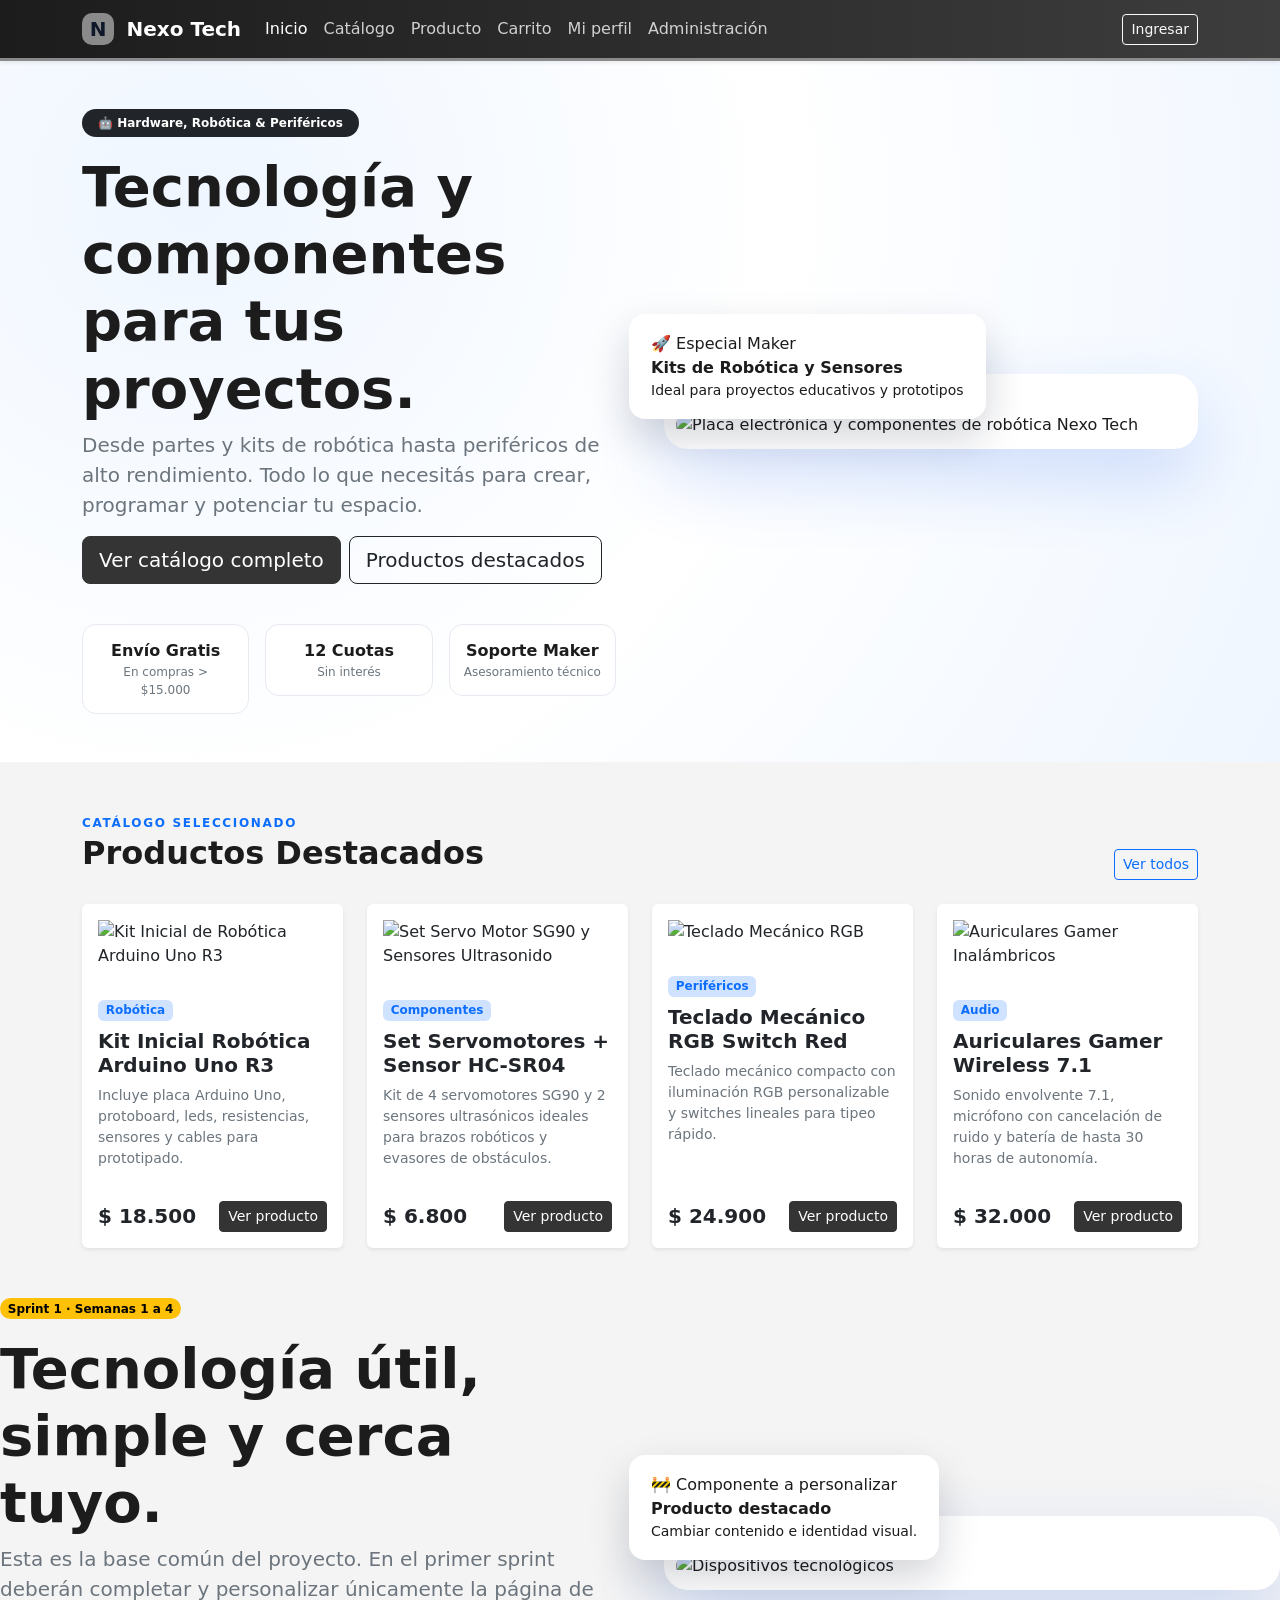
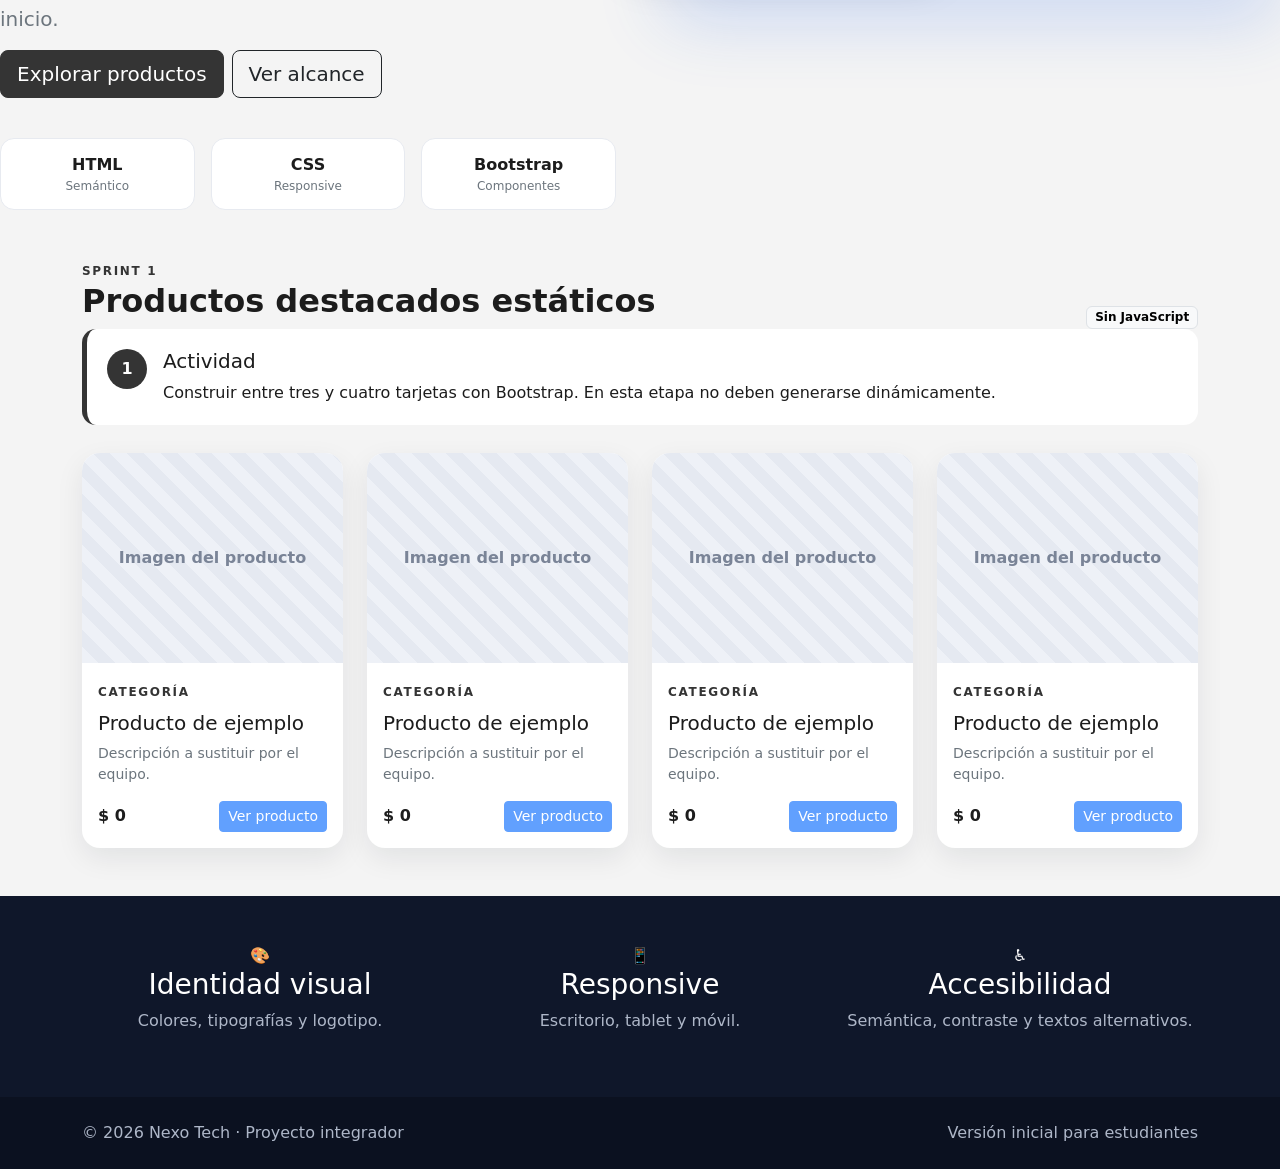
==== index.html @ eb08d8c9 "Agrega las  tarjetas estaticas de productos destacados" ====
<!doctype html>
<html lang='es'>

<head>
    <meta charset="utf-8">
    <meta name="viewport" content="width=device-width, initial-scale=1">
    <link href="https://cdn.jsdelivr.net/npm/bootstrap@5.3.3/dist/css/bootstrap.min.css" rel="stylesheet">
    <link rel="stylesheet" href="css/styles.css">
    <title>Nexo Tech | Tienda Oficial</title>
</head>

<body class='d-flex flex-column min-vh-100' data-page='inicio'>
    <nav class="navbar navbar-expand-lg navbar-dark sticky-top shadow-sm">
        <div class="container">
            <a class="navbar-brand fw-bold" href="index.html"><span class="brand-mark">N</span> Nexo Tech</a>
            <button class="navbar-toggler" type="button" data-bs-toggle="collapse" data-bs-target="#mainNav"><span
                    class="navbar-toggler-icon"></span></button>
            <div class="collapse navbar-collapse" id="mainNav">
                <ul class="navbar-nav me-auto">
                    <li class="nav-item"><a class="nav-link" data-page="inicio" href="index.html">Inicio</a></li>
                    <li class="nav-item"><a class="nav-link" data-page="catalogo" href="catalogo.html">Catálogo</a></li>
                    <li class="nav-item"><a class="nav-link" data-page="producto" href="producto.html">Producto</a></li>
                    <li class="nav-item"><a class="nav-link" data-page="carrito" href="carrito.html">Carrito</a></li>
                    <li class="nav-item"><a class="nav-link" data-page="perfil" href="perfil.html">Mi perfil</a></li>
                    <li class="nav-item"><a class="nav-link" data-page="admin" href="admin.html">Administración</a></li>
                </ul>
                <button class="btn btn-outline-light btn-sm" id="btnLoginPlaceholder">Ingresar</button>
            </div>
        </div>
    </nav>
    <main class='flex-grow-1'>
        <section class="hero">
            <div class="container py-5">
                <div class="row align-items-center g-5">
                    <div class="col-lg-6">
                        <span class="badge rounded-pill bg-dark mb-3 px-3 py-2">🤖 Hardware, Robótica & Periféricos</span>
                        <h1 class="display-4 fw-bold">Tecnología y componentes para tus proyectos.</h1>
                        <p class="lead text-secondary">Desde partes y kits de robótica hasta periféricos de alto rendimiento. Todo lo que necesitás para crear, programar y potenciar tu espacio.</p>
                        <div class="d-flex gap-2 flex-wrap mb-4">
                            <a class="btn btn-primary btn-lg" href="catalogo.html">Ver catálogo completo</a>
                            <a class="btn btn-outline-dark btn-lg" href="#destacados">Productos destacados</a>
                        </div>
                        <div class="row g-3 mt-2">
                            <div class="col-4">
                                <div class="metric"><strong>Envío Gratis</strong><span>En compras > $15.000</span></div>
                            </div>
                            <div class="col-4">
                                <div class="metric"><strong>12 Cuotas</strong><span>Sin interés</span></div>
                            </div>
                            <div class="col-4">
                                <div class="metric"><strong>Soporte Maker</strong><span>Asesoramiento técnico</span></div>
                            </div>
                        </div>
                    </div>
                    <div class="col-lg-6">
                        <div class="hero-card">
                            <div class="hero-card-header">
                                <span class="dot"></span>
                                <span class="dot"></span>
                                <span class="dot"></span>
                            </div>
                            <img src="https://images.unsplash.com/photo-1518770660439-4636190af475?auto=format&fit=crop&w=1200&q=80"
                                alt="Placa electrónica y componentes de robótica Nexo Tech">
                            <div class="floating-card">
                                <span>🚀 Especial Maker</span>
                                <strong>Kits de Robótica y Sensores</strong>
                                <small>Ideal para proyectos educativos y prototipos</small>
                            </div>
                        </div>
                    </div>
                </div>
            </div>
        </section>
            <section class="container py-5" id="destacados">
            <div class="section-heading mb-4">
                <div>
                    <span class="eyebrow text-primary fw-bold text-uppercase">Catálogo Seleccionado</span>
                    <h2 class="fw-bold">Productos Destacados</h2>
                </div>
                <a href="catalogo.html" class="btn btn-outline-primary btn-sm">Ver todos</a>
            </div>
            
            <div class="row g-4">
                <!-- Producto 1: Robótica -->
                <div class="col-md-6 col-xl-3">
                    <article class="card h-100 shadow-sm border-0 product-card">
                        <img src="https://images.unsplash.com/photo-1553406830-ef2513450d76?auto=format&fit=crop&w=600&q=80" 
                             class="card-img-top p-3 rounded-4" 
                             alt="Kit Inicial de Robótica Arduino Uno R3">
                        <div class="card-body d-flex flex-column p-3">
                            <span class="badge bg-primary-subtle text-primary mb-2 align-self-start">Robótica</span>
                            <h3 class="h5 card-title fw-bold">Kit Inicial Robótica Arduino Uno R3</h3>
                            <p class="card-text text-secondary small flex-grow-1">Incluye placa Arduino Uno, protoboard, leds, resistencias, sensores y cables para prototipado.</p>
                            <div class="d-flex justify-content-between align-items-center mt-3">
                                <strong class="fs-5 text-dark">$ 18.500</strong>
                                <a href="producto.html" class="btn btn-primary btn-sm">Ver producto</a>
                            </div>
                        </div>
                    </article>
                </div>

                <!-- Producto 2: Robótica / Componentes -->
                <div class="col-md-6 col-xl-3">
                    <article class="card h-100 shadow-sm border-0 product-card">
                        <img src="https://images.unsplash.com/photo-1518770660439-4636190af475?auto=format&fit=crop&w=600&q=80" 
                             class="card-img-top p-3 rounded-4" 
                             alt="Set Servo Motor SG90 y Sensores Ultrasonido">
                        <div class="card-body d-flex flex-column p-3">
                            <span class="badge bg-primary-subtle text-primary mb-2 align-self-start">Componentes</span>
                            <h3 class="h5 card-title fw-bold">Set Servomotores + Sensor HC-SR04</h3>
                            <p class="card-text text-secondary small flex-grow-1">Kit de 4 servomotores SG90 y 2 sensores ultrasónicos ideales para brazos robóticos y evasores de obstáculos.</p>
                            <div class="d-flex justify-content-between align-items-center mt-3">
                                <strong class="fs-5 text-dark">$ 6.800</strong>
                                <a href="producto.html" class="btn btn-primary btn-sm">Ver producto</a>
                            </div>
                        </div>
                    </article>
                </div>

                <!-- Producto 3: Periféricos -->
                <div class="col-md-6 col-xl-3">
                    <article class="card h-100 shadow-sm border-0 product-card">
                        <img src="https://images.unsplash.com/photo-1587829741301-dc798b83add3?auto=format&fit=crop&w=600&q=80" 
                             class="card-img-top p-3 rounded-4" 
                             alt="Teclado Mecánico RGB">
                        <div class="card-body d-flex flex-column p-3">
                            <span class="badge bg-primary-subtle text-primary mb-2 align-self-start">Periféricos</span>
                            <h3 class="h5 card-title fw-bold">Teclado Mecánico RGB Switch Red</h3>
                            <p class="card-text text-secondary small flex-grow-1">Teclado mecánico compacto con iluminación RGB personalizable y switches lineales para tipeo rápido.</p>
                            <div class="d-flex justify-content-between align-items-center mt-3">
                                <strong class="fs-5 text-dark">$ 24.900</strong>
                                <a href="producto.html" class="btn btn-primary btn-sm">Ver producto</a>
                            </div>
                        </div>
                    </article>
                </div>

                <!-- Producto 4: Audio -->
                <div class="col-md-6 col-xl-3">
                    <article class="card h-100 shadow-sm border-0 product-card">
                        <img src="https://images.unsplash.com/photo-1505740420928-5e560c06d30e?auto=format&fit=crop&w=600&q=80" 
                             class="card-img-top p-3 rounded-4" 
                             alt="Auriculares Gamer Inalámbricos">
                        <div class="card-body d-flex flex-column p-3">
                            <span class="badge bg-primary-subtle text-primary mb-2 align-self-start">Audio</span>
                            <h3 class="h5 card-title fw-bold">Auriculares Gamer Wireless 7.1</h3>
                            <p class="card-text text-secondary small flex-grow-1">Sonido envolvente 7.1, micrófono con cancelación de ruido y batería de hasta 30 horas de autonomía.</p>
                            <div class="d-flex justify-content-between align-items-center mt-3">
                                <strong class="fs-5 text-dark">$ 32.000</strong>
                                <a href="producto.html" class="btn btn-primary btn-sm">Ver producto</a>
                            </div>
                        </div>
                    </article>
                </div>
            </div>
        </section>
                <div class="row align-items-center g-5">
                    <div class="col-lg-6">
                        <span class="badge rounded-pill text-bg-warning mb-3">Sprint 1 · Semanas 1 a 4</span>
                        <h1 class="display-4 fw-bold">Tecnología útil, simple y cerca tuyo.</h1>
                        <p class="lead text-secondary">Esta es la base común del proyecto. En el primer sprint deberán
                            completar y personalizar únicamente la página de inicio.</p>
                        <div class="d-flex gap-2 flex-wrap"><a class="btn btn-primary btn-lg"
                                href="catalogo.html">Explorar productos</a><button class="btn btn-outline-dark btn-lg"
                                id="btnProjectInfo">Ver alcance</button></div>
                        <div class="row g-3 mt-4">
                            <div class="col-4">
                                <div class="metric"><strong>HTML</strong><span>Semántico</span></div>
                            </div>
                            <div class="col-4">
                                <div class="metric"><strong>CSS</strong><span>Responsive</span></div>
                            </div>
                            <div class="col-4">
                                <div class="metric"><strong>Bootstrap</strong><span>Componentes</span></div>
                            </div>
                        </div>
                    </div>
                    <div class="col-lg-6">
                        <div class="hero-card">
                            <div class="hero-card-header"><span class="dot"></span><span class="dot"></span><span
                                    class="dot"></span></div>
                            <img src="https://images.unsplash.com/photo-1523206489230-c012c64b2b48?auto=format&fit=crop&w=1200&q=80"
                                alt="Dispositivos tecnológicos">
                            <div class="floating-card"><span>🚧 Componente a personalizar</span><strong>Producto
                                    destacado</strong><small>Cambiar contenido e identidad visual.</small></div>
                        </div>
                    </div>
                </div>
            </div>
        </section>
        <section class="container py-5">
            <div class="section-heading">
                <div><span class="eyebrow">Sprint 1</span>
                    <h2 class="fw-bold">Productos destacados estáticos</h2>
                </div><span class="badge text-bg-light border">Sin JavaScript</span>
            </div>
            <div class="student-task">
                <div class="student-task-number">1</div>
                <div>
                    <h3 class="h5">Actividad</h3>
                    <p class="mb-0">Construir entre tres y cuatro tarjetas con Bootstrap. En esta etapa no deben
                        generarse dinámicamente.</p>
                </div>
            </div>
            <div class="row g-4 mt-1">
                <div class="col-md-6 col-xl-3">
                    <article class="placeholder-product">
                        <div class="placeholder-image">Imagen del producto</div>
                        <div class="p-3"><span class="eyebrow">Categoría</span>
                            <h3 class="h5 mt-2">Producto de ejemplo</h3>
                            <p class="text-secondary small">Descripción a sustituir por el equipo.</p>
                            <div class="d-flex justify-content-between align-items-center"><strong>$ 0</strong><button
                                    class="btn btn-primary btn-sm" disabled>Ver producto</button></div>
                        </div>
                    </article>
                </div>
                <div class="col-md-6 col-xl-3">
                    <article class="placeholder-product">
                        <div class="placeholder-image">Imagen del producto</div>
                        <div class="p-3"><span class="eyebrow">Categoría</span>
                            <h3 class="h5 mt-2">Producto de ejemplo</h3>
                            <p class="text-secondary small">Descripción a sustituir por el equipo.</p>
                            <div class="d-flex justify-content-between align-items-center"><strong>$ 0</strong><button
                                    class="btn btn-primary btn-sm" disabled>Ver producto</button></div>
                        </div>
                    </article>
                </div>
                <div class="col-md-6 col-xl-3">
                    <article class="placeholder-product">
                        <div class="placeholder-image">Imagen del producto</div>
                        <div class="p-3"><span class="eyebrow">Categoría</span>
                            <h3 class="h5 mt-2">Producto de ejemplo</h3>
                            <p class="text-secondary small">Descripción a sustituir por el equipo.</p>
                            <div class="d-flex justify-content-between align-items-center"><strong>$ 0</strong><button
                                    class="btn btn-primary btn-sm" disabled>Ver producto</button></div>
                        </div>
                    </article>
                </div>
                <div class="col-md-6 col-xl-3">
                    <article class="placeholder-product">
                        <div class="placeholder-image">Imagen del producto</div>
                        <div class="p-3"><span class="eyebrow">Categoría</span>
                            <h3 class="h5 mt-2">Producto de ejemplo</h3>
                            <p class="text-secondary small">Descripción a sustituir por el equipo.</p>
                            <div class="d-flex justify-content-between align-items-center"><strong>$ 0</strong><button
                                    class="btn btn-primary btn-sm" disabled>Ver producto</button></div>
                        </div>
                    </article>
                </div>
            </div>
        </section>
        <section class="benefits py-5">
            <div class="container">
                <div class="row g-4 text-center">
                    <div class="col-md-4">
                        <div class="benefit-card"><span>🎨</span>
                            <h3>Identidad visual</h3>
                            <p>Colores, tipografías y logotipo.</p>
                        </div>
                    </div>
                    <div class="col-md-4">
                        <div class="benefit-card"><span>📱</span>
                            <h3>Responsive</h3>
                            <p>Escritorio, tablet y móvil.</p>
                        </div>
                    </div>
                    <div class="col-md-4">
                        <div class="benefit-card"><span>♿</span>
                            <h3>Accesibilidad</h3>
                            <p>Semántica, contraste y textos alternativos.</p>
                        </div>
                    </div>
                </div>
            </div>
        </section>
        <div class="modal fade" id="projectInfoModal" tabindex="-1">
            <div class="modal-dialog modal-lg modal-dialog-centered">
                <div class="modal-content">
                    <div class="modal-header">
                        <h2 class="modal-title fs-5">Roadmap</h2><button class="btn-close"
                            data-bs-dismiss="modal"></button>
                    </div>
                    <div class="modal-body">
                        <p>El proyecto se desarrollará progresivamente en cuatro sprints.</p>
                        <div class="row g-3">
                            <div class="col-md-6">
                                <div class="sprint-summary"><strong>Sprint 1 · Semanas 1 a 4</strong><span>Inicio,
                                        identidad visual, HTML, CSS, Bootstrap y diseño responsive</span></div>
                            </div>
                            <div class="col-md-6">
                                <div class="sprint-summary"><strong>Sprint 2 · Semanas 5 a 8</strong><span>Catálogo
                                        dinámico, detalle de producto, carrito y LocalStorage</span></div>
                            </div>
                            <div class="col-md-6">
                                <div class="sprint-summary"><strong>Sprint 3 · Semanas 9 a 12</strong><span>Firebase,
                                        autenticación, perfil, pedidos y administración inicial</span></div>
                            </div>
                            <div class="col-md-6">
                                <div class="sprint-summary"><strong>Sprint 4 · Semanas 13 a 15</strong><span>Seguridad,
                                        roles, pruebas, accesibilidad, despliegue y presentación</span></div>
                            </div>
                        </div>
                    </div>
                </div>
            </div>
        </div>
        </div>
        </div>
    </main>
    <footer class="footer py-4 mt-auto">
        <div class="container d-flex justify-content-between flex-wrap gap-2">
            <span>© 2026 Nexo Tech · Proyecto integrador</span><span>Versión inicial para estudiantes</span>
        </div>
    </footer>
    <div class="toast-container position-fixed bottom-0 end-0 p-3">
        <div id="appToast" class="toast">
            <div class="toast-header"><strong class="me-auto">Nexo Tech</strong><button class="btn-close"
                    data-bs-dismiss="toast"></button></div>
            <div class="toast-body" id="toastMessage"></div>
        </div>
    </div>
    <script src="https://cdn.jsdelivr.net/npm/bootstrap@5.3.3/dist/js/bootstrap.bundle.min.js"></script>
    <script src="js/base.js"></script>
</body>

</html>
---- css/styles.css ----
:root{
    --primary:#343434;
    --ink:#1c1c1c;
    --surface:#f4f4f4;
    --accent:#8a8a8a;
}

*{
    box-sizing:border-box;
}

body{
    font-family:Inter,system-ui,sans-serif;
    color:var(--ink);
    background:var(--surface);
}

.navbar{
    background:linear-gradient(90deg,#1c1c1c,#3d3d3d);
    border-bottom:3px solid #8a8a8a;
}

.btn-primary{
    background-color:#343434;
    border-color:#343434;
}

.btn-primary:hover{
    background-color:#1c1c1c;
    border-color:#1c1c1c;
}

.navbar .nav-link{
    color:#ffffffc7;
}

.navbar .nav-link.active,
.navbar .nav-link:hover{
    color:#fff;
}

.brand-mark{
    display:inline-grid;
    place-items:center;
    width:32px;
    height:32px;
    background:var(--accent);
    color:#0f172a;
    border-radius:10px;
    margin-right:.35rem;
}

.hero{
    background:radial-gradient(
        circle at 15% 20%,
        #eff6ff 0,
        #fff 48%,
        #eff6ff 100%
    );
}

.hero-card{
    position:relative;
    background:#fff;
    border-radius:24px;
    padding:12px;
    box-shadow:0 30px 70px #2563eb33;
}

.hero-card img{
    height:420px;
    width:100%;
    object-fit:cover;
    border-radius:16px;
}

.hero-card-header{
    display:flex;
    gap:7px;
    padding:5px 4px 12px;
}

.dot{
    width:9px;
    height:9px;
    border-radius:50%;
    background:#dce2ef;
}

.dot:first-child{
    background:#ff6b6b;
}

.dot:nth-child(2){
    background:#ffd43b;
}

.dot:nth-child(3){
    background:#51cf66;
}

.floating-card{
    position:absolute;
    left:-35px;
    bottom:30px;
    background:#fff;
    padding:18px 22px;
    border-radius:16px;
    box-shadow:0 18px 40px #0f172a2e;
    display:flex;
    flex-direction:column;
}

.metric{
    background:#fff;
    border:1px solid #e7eaf0;
    border-radius:14px;
    padding:14px;
    text-align:center;
    display:flex;
    flex-direction:column;
}

.metric span{
    font-size:.75rem;
    color:#6c757d;
}

.section-heading{
    display:flex;
    justify-content:space-between;
    align-items:end;
}

.eyebrow{
    font-size:.75rem;
    text-transform:uppercase;
    letter-spacing:.14em;
    color:var(--primary);
    font-weight:800;
}

.student-task{
    display:flex;
    gap:16px;
    background:#fff;
    border-left:5px solid var(--primary);
    border-radius:14px;
    padding:20px;
}

.student-task-number{
    display:grid;
    place-items:center;
    flex:0 0 40px;
    height:40px;
    border-radius:50%;
    background:var(--primary);
    color:#fff;
    font-weight:800;
}

.placeholder-product{
    height:100%;
    background:#fff;
    border-radius:18px;
    overflow:hidden;
    box-shadow:0 10px 28px #0f172a14;
}

.placeholder-image{
    height:210px;
    background:repeating-linear-gradient(
        45deg,
        #eef1f7,
        #eef1f7 12px,
        #e5e9f1 12px,
        #e5e9f1 24px
    );
    display:grid;
    place-items:center;
    color:#7a8497;
    font-weight:700;
}

.benefits{
    background:#0f172a;
    color:#fff;
}

.benefit-card p{
    color:#aeb7c8;
}

.footer{
    background:#0b1120;
    color:#aeb7c8;
}

.sprint-summary{
    background:#f5f7fb;
    border:1px solid #e3e7ef;
    border-radius:12px;
    padding:14px;
    display:flex;
    flex-direction:column;
}

.locked-module{
    max-width:860px;
    margin:40px auto;
    text-align:center;
    background:#fff;
    border-radius:24px;
    padding:48px;
    box-shadow:0 18px 45px #0f172a17;
}

.locked-icon{
    font-size:4rem;
}

.locked-card{
    margin-top:28px;
    text-align:left;
    background:#f7f8fb;
    border:1px dashed #b7c0d0;
    border-radius:16px;
    padding:24px;
}

@media(max-width:767px){

    .floating-card{
        position:static;
        margin-top:10px;
    }

    .hero-card img{
        height:320px;
    }

    .locked-module{
        padding:30px 20px;
    }

    .section-heading{
        align-items:start;
        flex-direction:column;
    }
}
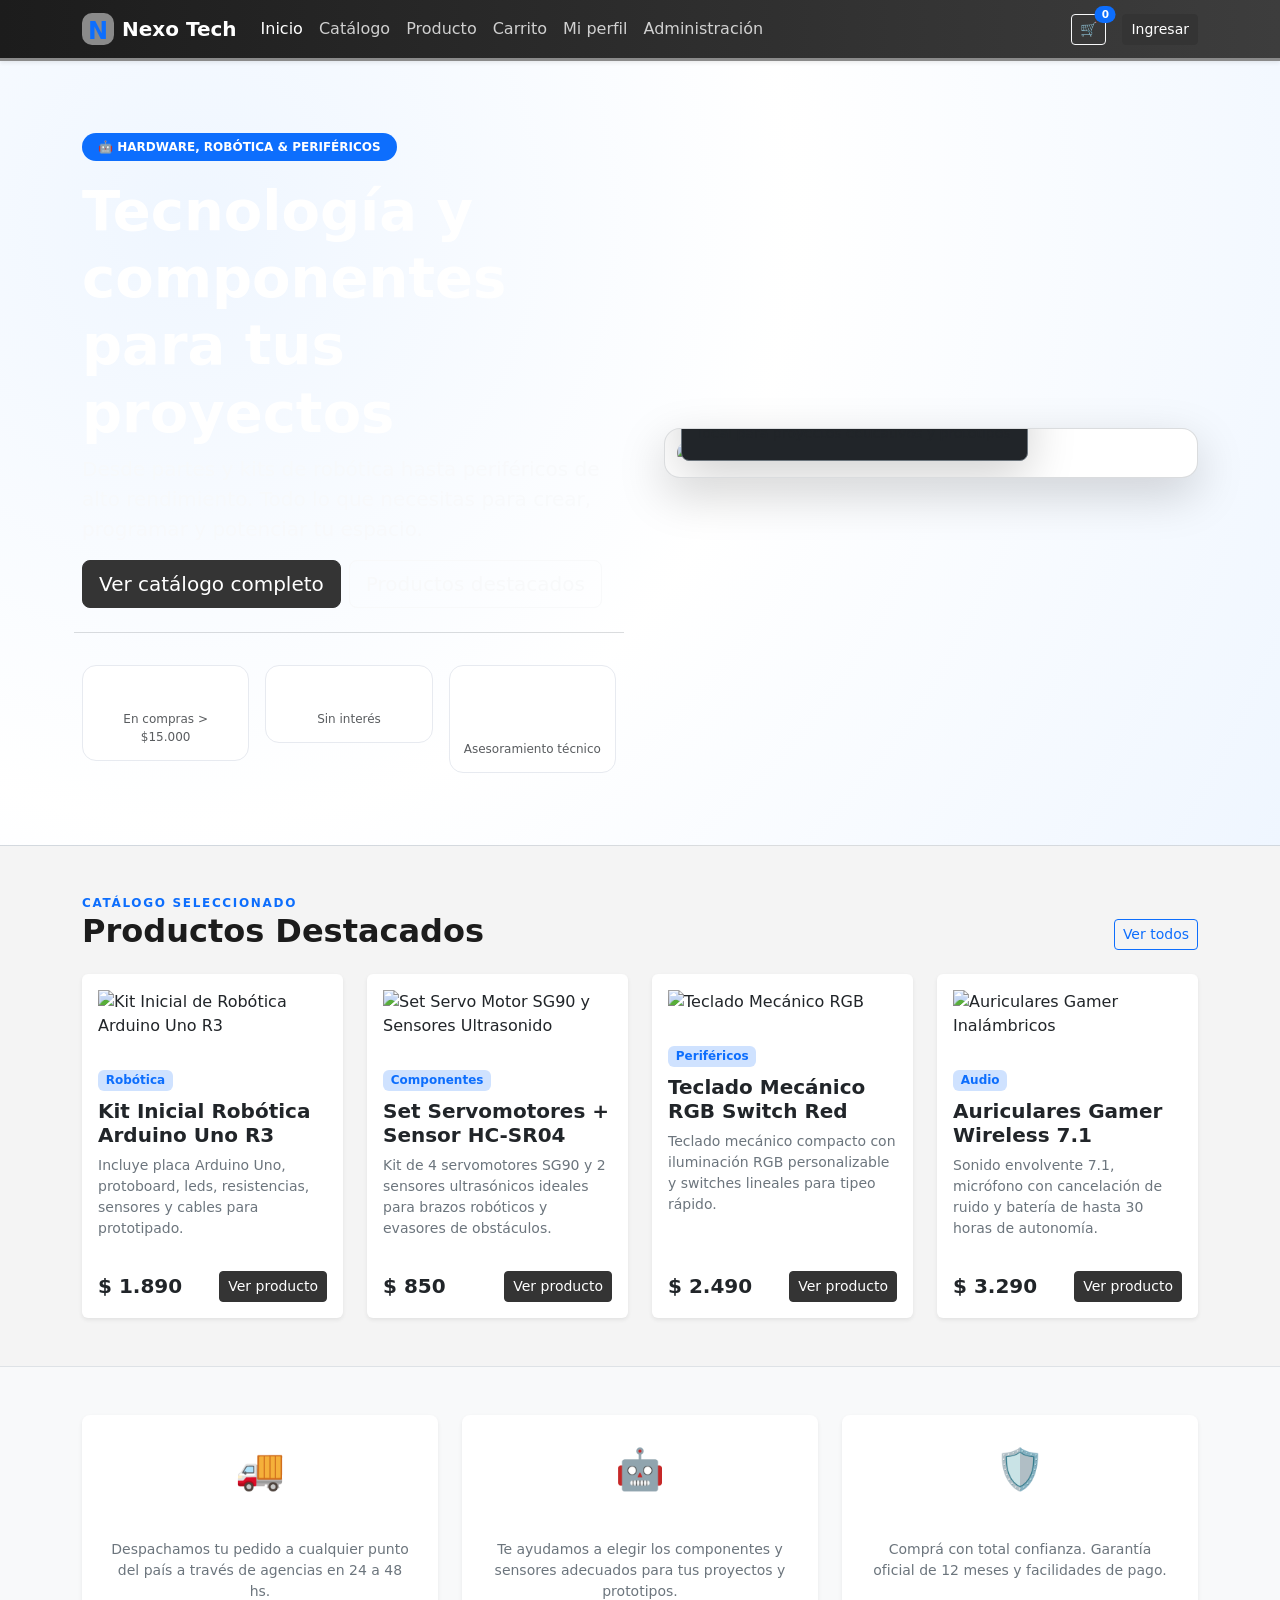
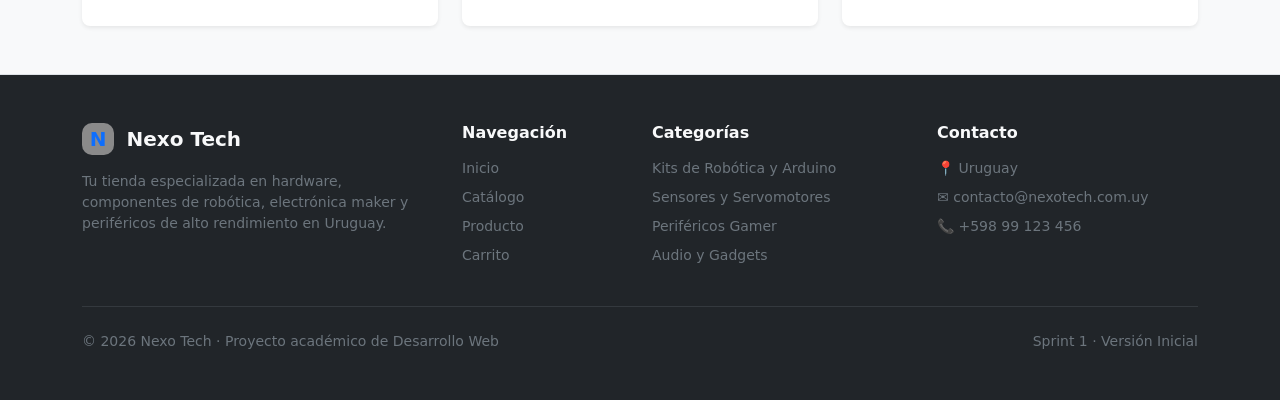
==== commit 84295cda: "Estructura semántica inicial de la página principal e identidad Nexo Tech" ====
--- a/index.html
+++ b/index.html
@@ -1,87 +1,115 @@
 <!doctype html>
-<html lang='es'>
+<html lang="es">
 
 <head>
     <meta charset="utf-8">
     <meta name="viewport" content="width=device-width, initial-scale=1">
+    <title>Nexo Tech | Tienda Oficial</title>
+    <!-- Bootstrap CSS -->
     <link href="https://cdn.jsdelivr.net/npm/bootstrap@5.3.3/dist/css/bootstrap.min.css" rel="stylesheet">
+    <!-- Estilos personalizados -->
     <link rel="stylesheet" href="css/styles.css">
-    <title>Nexo Tech | Tienda Oficial</title>
 </head>
 
-<body class='d-flex flex-column min-vh-100' data-page='inicio'>
-    <nav class="navbar navbar-expand-lg navbar-dark sticky-top shadow-sm">
-        <div class="container">
-            <a class="navbar-brand fw-bold" href="index.html"><span class="brand-mark">N</span> Nexo Tech</a>
-            <button class="navbar-toggler" type="button" data-bs-toggle="collapse" data-bs-target="#mainNav"><span
-                    class="navbar-toggler-icon"></span></button>
-            <div class="collapse navbar-collapse" id="mainNav">
-                <ul class="navbar-nav me-auto">
-                    <li class="nav-item"><a class="nav-link" data-page="inicio" href="index.html">Inicio</a></li>
-                    <li class="nav-item"><a class="nav-link" data-page="catalogo" href="catalogo.html">Catálogo</a></li>
-                    <li class="nav-item"><a class="nav-link" data-page="producto" href="producto.html">Producto</a></li>
-                    <li class="nav-item"><a class="nav-link" data-page="carrito" href="carrito.html">Carrito</a></li>
-                    <li class="nav-item"><a class="nav-link" data-page="perfil" href="perfil.html">Mi perfil</a></li>
-                    <li class="nav-item"><a class="nav-link" data-page="admin" href="admin.html">Administración</a></li>
-                </ul>
-                <button class="btn btn-outline-light btn-sm" id="btnLoginPlaceholder">Ingresar</button>
-            </div>
-        </div>
-    </nav>
-    <main class='flex-grow-1'>
-        <section class="hero">
-            <div class="container py-5">
+<body class="d-flex flex-column min-vh-100" data-page="inicio">
+
+    <!-- Navegación Principal -->
+    <header>
+        <nav class="navbar navbar-expand-lg navbar-dark bg-dark sticky-top shadow-sm">
+            <div class="container">
+                <a class="navbar-brand fw-bold d-flex align-items-center" href="index.html">
+                    <span class="brand-mark text-primary me-2 fs-4">N</span> Nexo Tech
+                </a>
+                <button class="navbar-toggler" type="button" data-bs-toggle="collapse" data-bs-target="#mainNav" aria-controls="mainNav" aria-expanded="false" aria-label="Abrir menú de navegación">
+                    <span class="navbar-toggler-icon"></span>
+                </button>
+                <div class="collapse navbar-collapse" id="mainNav">
+                    <ul class="navbar-nav me-auto mb-2 mb-lg-0">
+                        <li class="nav-item"><a class="nav-link active" data-page="inicio" href="index.html">Inicio</a></li>
+                        <li class="nav-item"><a class="nav-link" data-page="catalogo" href="catalogo.html">Catálogo</a></li>
+                        <li class="nav-item"><a class="nav-link" data-page="producto" href="producto.html">Producto</a></li>
+                        <li class="nav-item"><a class="nav-link" data-page="carrito" href="carrito.html">Carrito</a></li>
+                        <li class="nav-item"><a class="nav-link" data-page="perfil" href="perfil.html">Mi perfil</a></li>
+                        <li class="nav-item"><a class="nav-link" data-page="admin" href="admin.html">Administración</a></li>
+                    </ul>
+                    <div class="d-flex align-items-center gap-3">
+                        <a href="carrito.html" class="btn btn-outline-light position-relative btn-sm" aria-label="Ver carrito">
+                            🛒
+                            <span class="position-absolute top-0 start-100 translate-middle badge rounded-pill bg-primary">
+                                0
+                            </span>
+                        </a>
+                        <button class="btn btn-primary btn-sm" id="btnLoginPlaceholder">Ingresar</button>
+                    </div>
+                </div>
+            </div>
+        </nav>
+    </header>
+
+    <!-- Contenido Principal -->
+    <main class="flex-grow-1">
+        
+        <!-- Hero Section -->
+        <section class="hero py-5 bg-dark text-white border-bottom border-secondary border-opacity-25">
+            <div class="container py-lg-4">
                 <div class="row align-items-center g-5">
                     <div class="col-lg-6">
-                        <span class="badge rounded-pill bg-dark mb-3 px-3 py-2">🤖 Hardware, Robótica & Periféricos</span>
-                        <h1 class="display-4 fw-bold">Tecnología y componentes para tus proyectos.</h1>
-                        <p class="lead text-secondary">Desde partes y kits de robótica hasta periféricos de alto rendimiento. Todo lo que necesitás para crear, programar y potenciar tu espacio.</p>
+                        <span class="badge rounded-pill bg-primary mb-3 px-3 py-2 text-uppercase tracking-wide">🤖 Hardware, Robótica & Periféricos</span>
+                        <h1 class="display-4 fw-bold">Tecnología y componentes para tus proyectos</h1>
+                        <p class="lead text-light opacity-75">Desde partes y kits de robótica hasta periféricos de alto rendimiento. Todo lo que necesitas para crear, programar y potenciar tu espacio.</p>
                         <div class="d-flex gap-2 flex-wrap mb-4">
                             <a class="btn btn-primary btn-lg" href="catalogo.html">Ver catálogo completo</a>
-                            <a class="btn btn-outline-dark btn-lg" href="#destacados">Productos destacados</a>
-                        </div>
-                        <div class="row g-3 mt-2">
+                            <a class="btn btn-outline-light btn-lg" href="#destacados">Productos destacados</a>
+                        </div>
+                        <div class="row g-3 mt-2 border-top border-secondary border-opacity-25 pt-3">
                             <div class="col-4">
-                                <div class="metric"><strong>Envío Gratis</strong><span>En compras > $15.000</span></div>
+                                <div class="metric">
+                                    <strong class="d-block text-white fs-5">Envío Gratis</strong>
+                                    <span class="d-block small text-muted">En compras &gt; $15.000</span>
+                                </div>
                             </div>
                             <div class="col-4">
-                                <div class="metric"><strong>12 Cuotas</strong><span>Sin interés</span></div>
+                                <div class="metric">
+                                    <strong class="d-block text-white fs-5">12 Cuotas</strong>
+                                    <span class="d-block small text-muted">Sin interés</span>
+                                </div>
                             </div>
                             <div class="col-4">
-                                <div class="metric"><strong>Soporte Maker</strong><span>Asesoramiento técnico</span></div>
+                                <div class="metric">
+                                    <strong class="d-block text-white fs-5">Soporte Maker</strong>
+                                    <span class="d-block small text-muted">Asesoramiento técnico</span>
+                                </div>
                             </div>
                         </div>
                     </div>
                     <div class="col-lg-6">
-                        <div class="hero-card">
-                            <div class="hero-card-header">
-                                <span class="dot"></span>
-                                <span class="dot"></span>
-                                <span class="dot"></span>
-                            </div>
+                        <div class="hero-card position-relative overflow-hidden rounded-4 shadow-lg border border-secondary border-opacity-25">
                             <img src="https://images.unsplash.com/photo-1518770660439-4636190af475?auto=format&fit=crop&w=1200&q=80"
-                                alt="Placa electrónica y componentes de robótica Nexo Tech">
-                            <div class="floating-card">
-                                <span>🚀 Especial Maker</span>
+                                 class="img-fluid w-100 object-fit-cover" 
+                                 alt="Placa electrónica y componentes de robótica Nexo Tech">
+                            <div class="floating-card p-3 bg-dark text-white rounded-3 shadow-lg position-absolute bottom-0 start-0 m-3 border border-secondary">
+                                <span class="d-block text-primary fw-bold small">🚀 Especial Maker</span>
                                 <strong>Kits de Robótica y Sensores</strong>
-                                <small>Ideal para proyectos educativos y prototipos</small>
+                                <small class="d-block text-muted">Ideal para proyectos educativos y prototipos</small>
                             </div>
                         </div>
                     </div>
                 </div>
             </div>
         </section>
-            <section class="container py-5" id="destacados">
-            <div class="section-heading mb-4">
+
+        <!-- Productos Destacados -->
+        <section class="container py-5" id="destacados">
+            <div class="d-flex justify-content-between align-items-end mb-4">
                 <div>
-                    <span class="eyebrow text-primary fw-bold text-uppercase">Catálogo Seleccionado</span>
-                    <h2 class="fw-bold">Productos Destacados</h2>
+                    <span class="eyebrow text-primary fw-bold text-uppercase d-block small">Catálogo Seleccionado</span>
+                    <h2 class="fw-bold mb-0">Productos Destacados</h2>
                 </div>
                 <a href="catalogo.html" class="btn btn-outline-primary btn-sm">Ver todos</a>
             </div>
             
             <div class="row g-4">
-                <!-- Producto 1: Robótica -->
+                <!-- Producto 1 -->
                 <div class="col-md-6 col-xl-3">
                     <article class="card h-100 shadow-sm border-0 product-card">
                         <img src="https://images.unsplash.com/photo-1553406830-ef2513450d76?auto=format&fit=crop&w=600&q=80" 
@@ -92,14 +120,14 @@
                             <h3 class="h5 card-title fw-bold">Kit Inicial Robótica Arduino Uno R3</h3>
                             <p class="card-text text-secondary small flex-grow-1">Incluye placa Arduino Uno, protoboard, leds, resistencias, sensores y cables para prototipado.</p>
                             <div class="d-flex justify-content-between align-items-center mt-3">
-                                <strong class="fs-5 text-dark">$ 18.500</strong>
-                                <a href="producto.html" class="btn btn-primary btn-sm">Ver producto</a>
-                            </div>
-                        </div>
-                    </article>
-                </div>
-
-                <!-- Producto 2: Robótica / Componentes -->
+                                <strong class="fs-5 text-dark">$ 1.890</strong>
+                                <a href="producto.html" class="btn btn-primary btn-sm">Ver producto</a>
+                            </div>
+                        </div>
+                    </article>
+                </div>
+
+                <!-- Producto 2 -->
                 <div class="col-md-6 col-xl-3">
                     <article class="card h-100 shadow-sm border-0 product-card">
                         <img src="https://images.unsplash.com/photo-1518770660439-4636190af475?auto=format&fit=crop&w=600&q=80" 
@@ -110,14 +138,14 @@
                             <h3 class="h5 card-title fw-bold">Set Servomotores + Sensor HC-SR04</h3>
                             <p class="card-text text-secondary small flex-grow-1">Kit de 4 servomotores SG90 y 2 sensores ultrasónicos ideales para brazos robóticos y evasores de obstáculos.</p>
                             <div class="d-flex justify-content-between align-items-center mt-3">
-                                <strong class="fs-5 text-dark">$ 6.800</strong>
-                                <a href="producto.html" class="btn btn-primary btn-sm">Ver producto</a>
-                            </div>
-                        </div>
-                    </article>
-                </div>
-
-                <!-- Producto 3: Periféricos -->
+                                <strong class="fs-5 text-dark">$ 850</strong>
+                                <a href="producto.html" class="btn btn-primary btn-sm">Ver producto</a>
+                            </div>
+                        </div>
+                    </article>
+                </div>
+
+                <!-- Producto 3 -->
                 <div class="col-md-6 col-xl-3">
                     <article class="card h-100 shadow-sm border-0 product-card">
                         <img src="https://images.unsplash.com/photo-1587829741301-dc798b83add3?auto=format&fit=crop&w=600&q=80" 
@@ -128,14 +156,14 @@
                             <h3 class="h5 card-title fw-bold">Teclado Mecánico RGB Switch Red</h3>
                             <p class="card-text text-secondary small flex-grow-1">Teclado mecánico compacto con iluminación RGB personalizable y switches lineales para tipeo rápido.</p>
                             <div class="d-flex justify-content-between align-items-center mt-3">
-                                <strong class="fs-5 text-dark">$ 24.900</strong>
-                                <a href="producto.html" class="btn btn-primary btn-sm">Ver producto</a>
-                            </div>
-                        </div>
-                    </article>
-                </div>
-
-                <!-- Producto 4: Audio -->
+                                <strong class="fs-5 text-dark">$ 2.490</strong>
+                                <a href="producto.html" class="btn btn-primary btn-sm">Ver producto</a>
+                            </div>
+                        </div>
+                    </article>
+                </div>
+
+                <!-- Producto 4 -->
                 <div class="col-md-6 col-xl-3">
                     <article class="card h-100 shadow-sm border-0 product-card">
                         <img src="https://images.unsplash.com/photo-1505740420928-5e560c06d30e?auto=format&fit=crop&w=600&q=80" 
@@ -146,7 +174,7 @@
                             <h3 class="h5 card-title fw-bold">Auriculares Gamer Wireless 7.1</h3>
                             <p class="card-text text-secondary small flex-grow-1">Sonido envolvente 7.1, micrófono con cancelación de ruido y batería de hasta 30 horas de autonomía.</p>
                             <div class="d-flex justify-content-between align-items-center mt-3">
-                                <strong class="fs-5 text-dark">$ 32.000</strong>
+                                <strong class="fs-5 text-dark">$ 3.290</strong>
                                 <a href="producto.html" class="btn btn-primary btn-sm">Ver producto</a>
                             </div>
                         </div>
@@ -154,171 +182,94 @@
                 </div>
             </div>
         </section>
-                <div class="row align-items-center g-5">
-                    <div class="col-lg-6">
-                        <span class="badge rounded-pill text-bg-warning mb-3">Sprint 1 · Semanas 1 a 4</span>
-                        <h1 class="display-4 fw-bold">Tecnología útil, simple y cerca tuyo.</h1>
-                        <p class="lead text-secondary">Esta es la base común del proyecto. En el primer sprint deberán
-                            completar y personalizar únicamente la página de inicio.</p>
-                        <div class="d-flex gap-2 flex-wrap"><a class="btn btn-primary btn-lg"
-                                href="catalogo.html">Explorar productos</a><button class="btn btn-outline-dark btn-lg"
-                                id="btnProjectInfo">Ver alcance</button></div>
-                        <div class="row g-3 mt-4">
-                            <div class="col-4">
-                                <div class="metric"><strong>HTML</strong><span>Semántico</span></div>
-                            </div>
-                            <div class="col-4">
-                                <div class="metric"><strong>CSS</strong><span>Responsive</span></div>
-                            </div>
-                            <div class="col-4">
-                                <div class="metric"><strong>Bootstrap</strong><span>Componentes</span></div>
-                            </div>
-                        </div>
-                    </div>
-                    <div class="col-lg-6">
-                        <div class="hero-card">
-                            <div class="hero-card-header"><span class="dot"></span><span class="dot"></span><span
-                                    class="dot"></span></div>
-                            <img src="https://images.unsplash.com/photo-1523206489230-c012c64b2b48?auto=format&fit=crop&w=1200&q=80"
-                                alt="Dispositivos tecnológicos">
-                            <div class="floating-card"><span>🚧 Componente a personalizar</span><strong>Producto
-                                    destacado</strong><small>Cambiar contenido e identidad visual.</small></div>
-                        </div>
-                    </div>
-                </div>
-            </div>
-        </section>
-        <section class="container py-5">
-            <div class="section-heading">
-                <div><span class="eyebrow">Sprint 1</span>
-                    <h2 class="fw-bold">Productos destacados estáticos</h2>
-                </div><span class="badge text-bg-light border">Sin JavaScript</span>
-            </div>
-            <div class="student-task">
-                <div class="student-task-number">1</div>
-                <div>
-                    <h3 class="h5">Actividad</h3>
-                    <p class="mb-0">Construir entre tres y cuatro tarjetas con Bootstrap. En esta etapa no deben
-                        generarse dinámicamente.</p>
-                </div>
-            </div>
-            <div class="row g-4 mt-1">
-                <div class="col-md-6 col-xl-3">
-                    <article class="placeholder-product">
-                        <div class="placeholder-image">Imagen del producto</div>
-                        <div class="p-3"><span class="eyebrow">Categoría</span>
-                            <h3 class="h5 mt-2">Producto de ejemplo</h3>
-                            <p class="text-secondary small">Descripción a sustituir por el equipo.</p>
-                            <div class="d-flex justify-content-between align-items-center"><strong>$ 0</strong><button
-                                    class="btn btn-primary btn-sm" disabled>Ver producto</button></div>
-                        </div>
-                    </article>
-                </div>
-                <div class="col-md-6 col-xl-3">
-                    <article class="placeholder-product">
-                        <div class="placeholder-image">Imagen del producto</div>
-                        <div class="p-3"><span class="eyebrow">Categoría</span>
-                            <h3 class="h5 mt-2">Producto de ejemplo</h3>
-                            <p class="text-secondary small">Descripción a sustituir por el equipo.</p>
-                            <div class="d-flex justify-content-between align-items-center"><strong>$ 0</strong><button
-                                    class="btn btn-primary btn-sm" disabled>Ver producto</button></div>
-                        </div>
-                    </article>
-                </div>
-                <div class="col-md-6 col-xl-3">
-                    <article class="placeholder-product">
-                        <div class="placeholder-image">Imagen del producto</div>
-                        <div class="p-3"><span class="eyebrow">Categoría</span>
-                            <h3 class="h5 mt-2">Producto de ejemplo</h3>
-                            <p class="text-secondary small">Descripción a sustituir por el equipo.</p>
-                            <div class="d-flex justify-content-between align-items-center"><strong>$ 0</strong><button
-                                    class="btn btn-primary btn-sm" disabled>Ver producto</button></div>
-                        </div>
-                    </article>
-                </div>
-                <div class="col-md-6 col-xl-3">
-                    <article class="placeholder-product">
-                        <div class="placeholder-image">Imagen del producto</div>
-                        <div class="p-3"><span class="eyebrow">Categoría</span>
-                            <h3 class="h5 mt-2">Producto de ejemplo</h3>
-                            <p class="text-secondary small">Descripción a sustituir por el equipo.</p>
-                            <div class="d-flex justify-content-between align-items-center"><strong>$ 0</strong><button
-                                    class="btn btn-primary btn-sm" disabled>Ver producto</button></div>
-                        </div>
-                    </article>
-                </div>
-            </div>
-        </section>
-        <section class="benefits py-5">
+
+        <!-- Beneficios -->
+        <section class="benefits py-5 bg-light border-top border-bottom">
             <div class="container">
                 <div class="row g-4 text-center">
                     <div class="col-md-4">
-                        <div class="benefit-card"><span>🎨</span>
-                            <h3>Identidad visual</h3>
-                            <p>Colores, tipografías y logotipo.</p>
+                        <div class="benefit-card p-4 rounded-3 bg-white shadow-sm h-100">
+                            <span class="fs-1 d-block mb-2">🚚</span>
+                            <h3 class="h5 fw-bold">Envíos a todo Uruguay</h3>
+                            <p class="text-secondary small mb-0">Despachamos tu pedido a cualquier punto del país a través de agencias en 24 a 48 hs.</p>
                         </div>
                     </div>
                     <div class="col-md-4">
-                        <div class="benefit-card"><span>📱</span>
-                            <h3>Responsive</h3>
-                            <p>Escritorio, tablet y móvil.</p>
+                        <div class="benefit-card p-4 rounded-3 bg-white shadow-sm h-100">
+                            <span class="fs-1 d-block mb-2">🤖</span>
+                            <h3 class="h5 fw-bold">Asesoramiento Maker</h3>
+                            <p class="text-secondary small mb-0">Te ayudamos a elegir los componentes y sensores adecuados para tus proyectos y prototipos.</p>
                         </div>
                     </div>
                     <div class="col-md-4">
-                        <div class="benefit-card"><span>♿</span>
-                            <h3>Accesibilidad</h3>
-                            <p>Semántica, contraste y textos alternativos.</p>
+                        <div class="benefit-card p-4 rounded-3 bg-white shadow-sm h-100">
+                            <span class="fs-1 d-block mb-2">🛡️</span>
+                            <h3 class="h5 fw-bold">Garantía y Cuotas</h3>
+                            <p class="text-secondary small mb-0">Comprá con total confianza. Garantía oficial de 12 meses y facilidades de pago.</p>
                         </div>
                     </div>
                 </div>
             </div>
         </section>
-        <div class="modal fade" id="projectInfoModal" tabindex="-1">
-            <div class="modal-dialog modal-lg modal-dialog-centered">
-                <div class="modal-content">
-                    <div class="modal-header">
-                        <h2 class="modal-title fs-5">Roadmap</h2><button class="btn-close"
-                            data-bs-dismiss="modal"></button>
-                    </div>
-                    <div class="modal-body">
-                        <p>El proyecto se desarrollará progresivamente en cuatro sprints.</p>
-                        <div class="row g-3">
-                            <div class="col-md-6">
-                                <div class="sprint-summary"><strong>Sprint 1 · Semanas 1 a 4</strong><span>Inicio,
-                                        identidad visual, HTML, CSS, Bootstrap y diseño responsive</span></div>
-                            </div>
-                            <div class="col-md-6">
-                                <div class="sprint-summary"><strong>Sprint 2 · Semanas 5 a 8</strong><span>Catálogo
-                                        dinámico, detalle de producto, carrito y LocalStorage</span></div>
-                            </div>
-                            <div class="col-md-6">
-                                <div class="sprint-summary"><strong>Sprint 3 · Semanas 9 a 12</strong><span>Firebase,
-                                        autenticación, perfil, pedidos y administración inicial</span></div>
-                            </div>
-                            <div class="col-md-6">
-                                <div class="sprint-summary"><strong>Sprint 4 · Semanas 13 a 15</strong><span>Seguridad,
-                                        roles, pruebas, accesibilidad, despliegue y presentación</span></div>
-                            </div>
-                        </div>
-                    </div>
-                </div>
-            </div>
-        </div>
-        </div>
-        </div>
+
     </main>
-    <footer class="footer py-4 mt-auto">
-        <div class="container d-flex justify-content-between flex-wrap gap-2">
-            <span>© 2026 Nexo Tech · Proyecto integrador</span><span>Versión inicial para estudiantes</span>
+
+    <!-- Footer -->
+    <footer class="footer bg-dark text-light py-5 mt-auto">
+        <div class="container">
+            <div class="row g-4 mb-4">
+                <div class="col-lg-4">
+                    <h5 class="fw-bold mb-3"><span class="brand-mark text-primary">N</span> Nexo Tech</h5>
+                    <p class="text-secondary small">Tu tienda especializada en hardware, componentes de robótica, electrónica maker y periféricos de alto rendimiento en Uruguay.</p>
+                </div>
+                <div class="col-md-4 col-lg-2">
+                    <h6 class="fw-bold mb-3">Navegación</h6>
+                    <ul class="list-unstyled small">
+                        <li class="mb-2"><a href="index.html" class="text-secondary text-decoration-none">Inicio</a></li>
+                        <li class="mb-2"><a href="catalogo.html" class="text-secondary text-decoration-none">Catálogo</a></li>
+                        <li class="mb-2"><a href="producto.html" class="text-secondary text-decoration-none">Producto</a></li>
+                        <li class="mb-2"><a href="carrito.html" class="text-secondary text-decoration-none">Carrito</a></li>
+                    </ul>
+                </div>
+                <div class="col-md-4 col-lg-3">
+                    <h6 class="fw-bold mb-3">Categorías</h6>
+                    <ul class="list-unstyled small text-secondary">
+                        <li class="mb-2">Kits de Robótica y Arduino</li>
+                        <li class="mb-2">Sensores y Servomotores</li>
+                        <li class="mb-2">Periféricos Gamer</li>
+                        <li class="mb-2">Audio y Gadgets</li>
+                    </ul>
+                </div>
+                <div class="col-md-4 col-lg-3">
+                    <h6 class="fw-bold mb-3">Contacto</h6>
+                    <ul class="list-unstyled small text-secondary">
+                        <li class="mb-2">📍 Uruguay</li>
+                        <li class="mb-2">✉️ contacto@nexotech.com.uy</li>
+                        <li class="mb-2">📞 +598 99 123 456</li>
+                    </ul>
+                </div>
+            </div>
+            <hr class="border-secondary my-4">
+            <div class="d-flex flex-wrap justify-content-between align-items-center small text-secondary">
+                <span>© 2026 Nexo Tech · Proyecto académico de Desarrollo Web</span>
+                <span>Sprint 1 · Versión Inicial</span>
+            </div>
         </div>
     </footer>
+
+    <!-- Toast de Notificaciones de Bootstrap -->
     <div class="toast-container position-fixed bottom-0 end-0 p-3">
-        <div id="appToast" class="toast">
-            <div class="toast-header"><strong class="me-auto">Nexo Tech</strong><button class="btn-close"
-                    data-bs-dismiss="toast"></button></div>
+        <div id="appToast" class="toast" role="alert" aria-live="assertive" aria-atomic="true">
+            <div class="toast-header bg-dark text-white">
+                <strong class="me-auto text-primary">Nexo Tech</strong>
+                <small class="text-muted">Aviso</small>
+                <button type="button" class="btn-close btn-close-white" data-bs-dismiss="toast" aria-label="Cerrar"></button>
+            </div>
             <div class="toast-body" id="toastMessage"></div>
         </div>
     </div>
+
+    <!-- Scripts -->
     <script src="https://cdn.jsdelivr.net/npm/bootstrap@5.3.3/dist/js/bootstrap.bundle.min.js"></script>
     <script src="js/base.js"></script>
 </body>
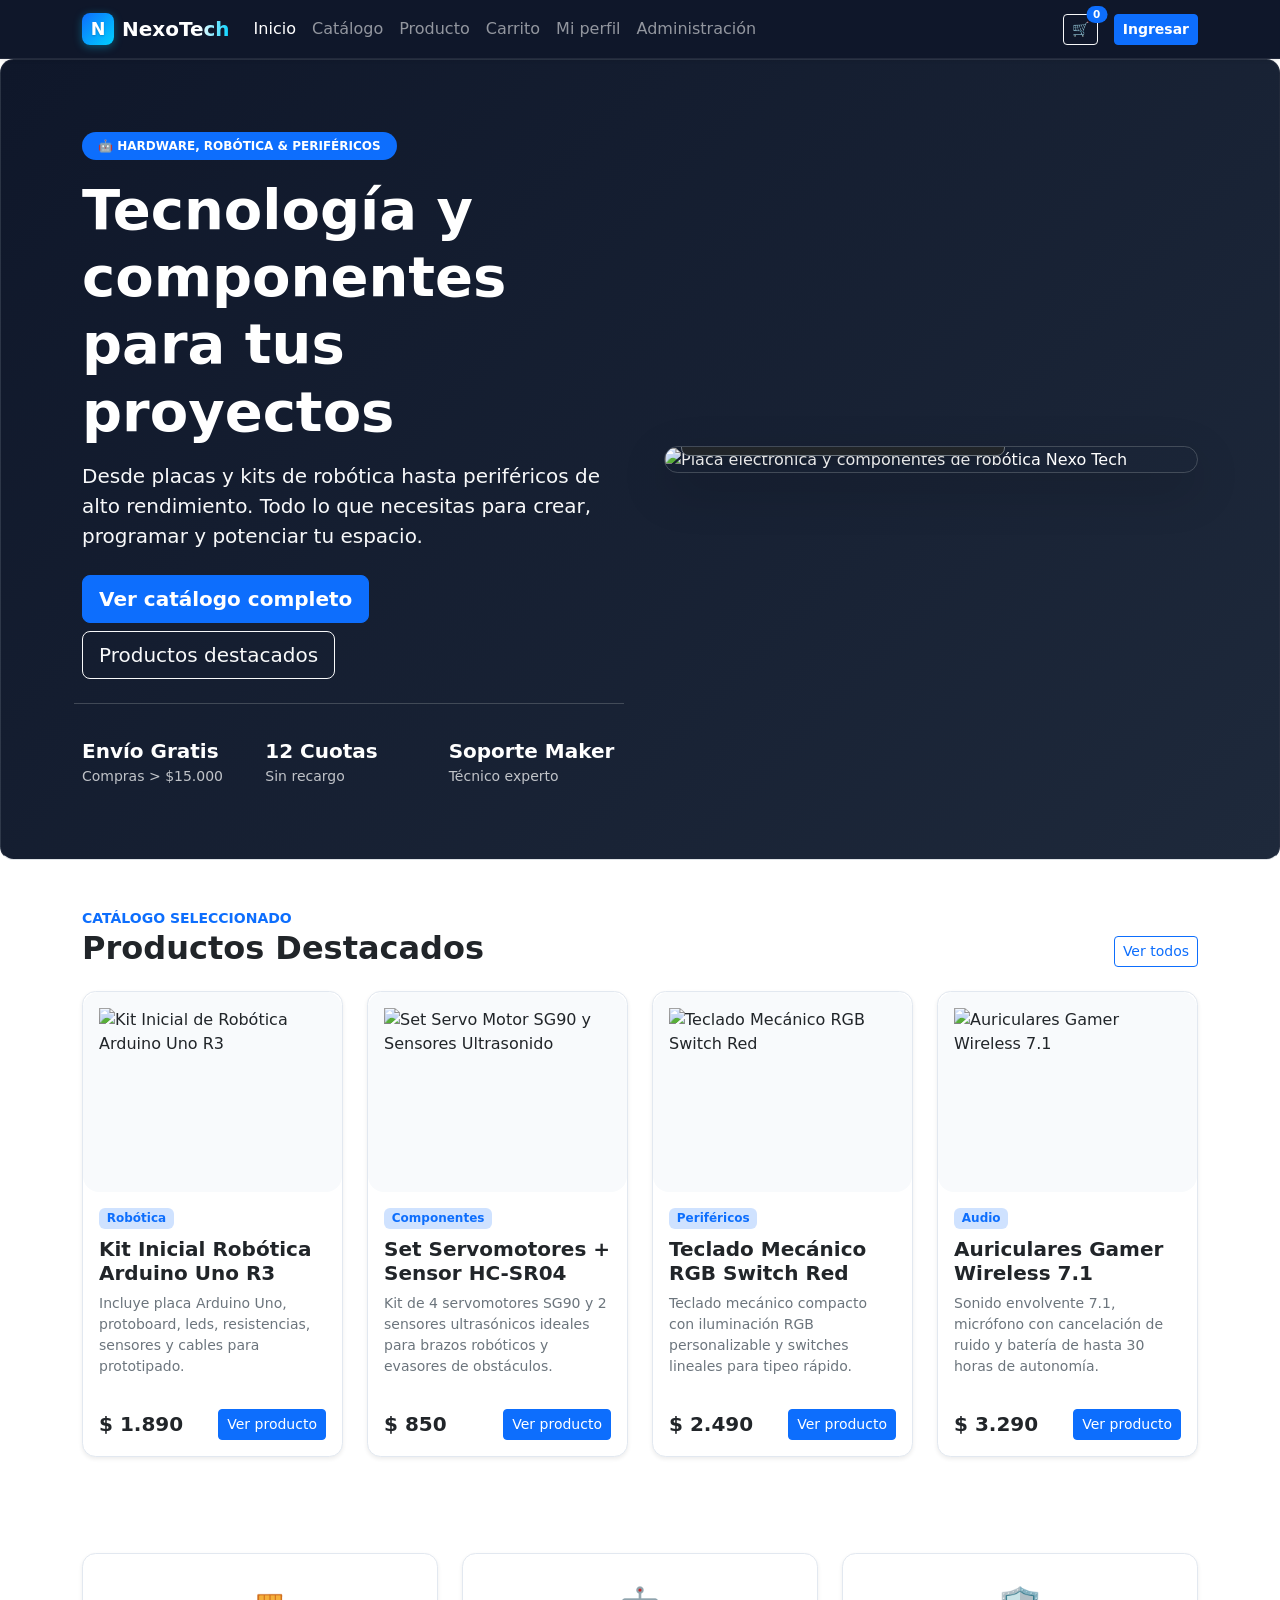
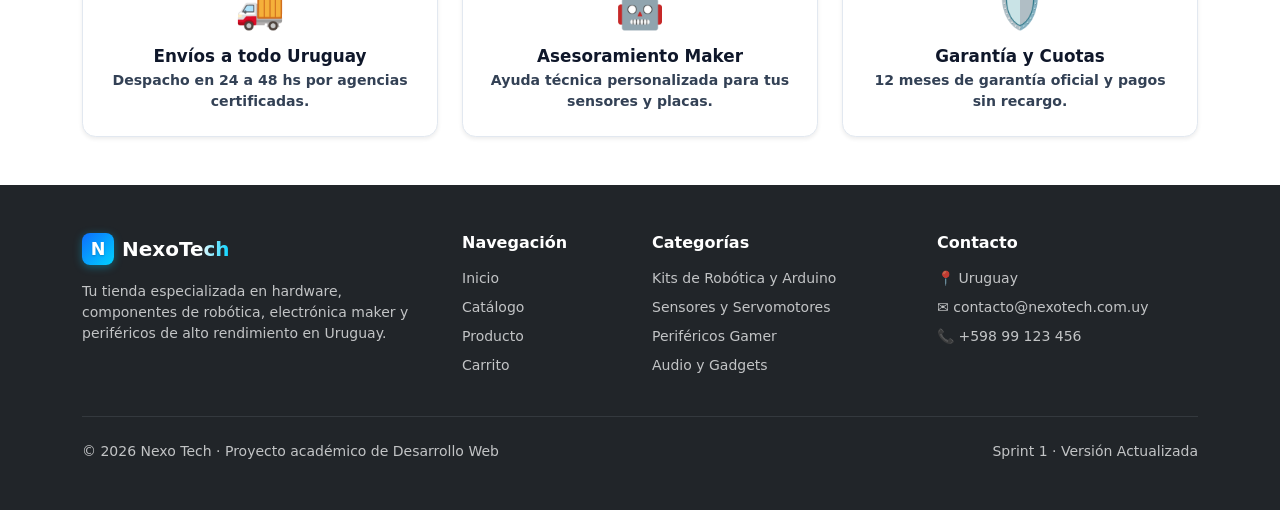
==== commit 07e724f0: "Actualiza index.html con logo integrado y accesibilidad WCAG, puntos remarcados por el docente a cor" ====
--- a/index.html
+++ b/index.html
@@ -4,7 +4,7 @@
 <head>
     <meta charset="utf-8">
     <meta name="viewport" content="width=device-width, initial-scale=1">
-    <title>Nexo Tech | Tienda Oficial</title>
+    <title>Nexo Tech | Tienda Oficial de Hardware y Robótica</title>
     <!-- Bootstrap CSS -->
     <link href="https://cdn.jsdelivr.net/npm/bootstrap@5.3.3/dist/css/bootstrap.min.css" rel="stylesheet">
     <!-- Estilos personalizados -->
@@ -15,10 +15,11 @@
 
     <!-- Navegación Principal -->
     <header>
-        <nav class="navbar navbar-expand-lg navbar-dark bg-dark sticky-top shadow-sm">
+        <nav class="navbar navbar-expand-lg navbar-dark sticky-top shadow-sm">
             <div class="container">
                 <a class="navbar-brand fw-bold d-flex align-items-center" href="index.html">
-                    <span class="brand-mark text-primary me-2 fs-4">N</span> Nexo Tech
+                    <span class="brand-mark">N</span>
+                    <span>Nexo<span class="brand-text-accent">Tech</span></span>
                 </a>
                 <button class="navbar-toggler" type="button" data-bs-toggle="collapse" data-bs-target="#mainNav" aria-controls="mainNav" aria-expanded="false" aria-label="Abrir menú de navegación">
                     <span class="navbar-toggler-icon"></span>
@@ -39,7 +40,7 @@
                                 0
                             </span>
                         </a>
-                        <button class="btn btn-primary btn-sm" id="btnLoginPlaceholder">Ingresar</button>
+                        <button class="btn btn-primary btn-sm fw-semibold" id="btnLoginPlaceholder">Ingresar</button>
                     </div>
                 </div>
             </div>
@@ -50,47 +51,51 @@
     <main class="flex-grow-1">
         
         <!-- Hero Section -->
-        <section class="hero py-5 bg-dark text-white border-bottom border-secondary border-opacity-25">
+        <section class="hero-section py-5 my-0 border-bottom">
             <div class="container py-lg-4">
                 <div class="row align-items-center g-5">
                     <div class="col-lg-6">
                         <span class="badge rounded-pill bg-primary mb-3 px-3 py-2 text-uppercase tracking-wide">🤖 Hardware, Robótica & Periféricos</span>
-                        <h1 class="display-4 fw-bold">Tecnología y componentes para tus proyectos</h1>
-                        <p class="lead text-light opacity-75">Desde partes y kits de robótica hasta periféricos de alto rendimiento. Todo lo que necesitas para crear, programar y potenciar tu espacio.</p>
+                        <h1 class="display-4 fw-bold text-white mb-3">Tecnología y componentes para tus proyectos</h1>
+                        <p class="lead text-light mb-4">Desde placas y kits de robótica hasta periféricos de alto rendimiento. Todo lo que necesitas para crear, programar y potenciar tu espacio.</p>
+                        
                         <div class="d-flex gap-2 flex-wrap mb-4">
-                            <a class="btn btn-primary btn-lg" href="catalogo.html">Ver catálogo completo</a>
+                            <a class="btn btn-primary btn-lg fw-semibold" href="catalogo.html">Ver catálogo completo</a>
                             <a class="btn btn-outline-light btn-lg" href="#destacados">Productos destacados</a>
                         </div>
-                        <div class="row g-3 mt-2 border-top border-secondary border-opacity-25 pt-3">
+
+                        <div class="row g-3 mt-2 border-top border-secondary border-opacity-50 pt-3">
                             <div class="col-4">
                                 <div class="metric">
                                     <strong class="d-block text-white fs-5">Envío Gratis</strong>
-                                    <span class="d-block small text-muted">En compras &gt; $15.000</span>
+                                    <span class="d-block small text-light opacity-75">Compras &gt; $15.000</span>
                                 </div>
                             </div>
                             <div class="col-4">
                                 <div class="metric">
                                     <strong class="d-block text-white fs-5">12 Cuotas</strong>
-                                    <span class="d-block small text-muted">Sin interés</span>
+                                    <span class="d-block small text-light opacity-75">Sin recargo</span>
                                 </div>
                             </div>
                             <div class="col-4">
                                 <div class="metric">
                                     <strong class="d-block text-white fs-5">Soporte Maker</strong>
-                                    <span class="d-block small text-muted">Asesoramiento técnico</span>
+                                    <span class="d-block small text-light opacity-75">Técnico experto</span>
                                 </div>
                             </div>
                         </div>
                     </div>
+
                     <div class="col-lg-6">
-                        <div class="hero-card position-relative overflow-hidden rounded-4 shadow-lg border border-secondary border-opacity-25">
+                        <div class="position-relative overflow-hidden rounded-4 shadow-lg border border-secondary border-opacity-50">
                             <img src="https://images.unsplash.com/photo-1518770660439-4636190af475?auto=format&fit=crop&w=1200&q=80"
                                  class="img-fluid w-100 object-fit-cover" 
-                                 alt="Placa electrónica y componentes de robótica Nexo Tech">
-                            <div class="floating-card p-3 bg-dark text-white rounded-3 shadow-lg position-absolute bottom-0 start-0 m-3 border border-secondary">
-                                <span class="d-block text-primary fw-bold small">🚀 Especial Maker</span>
+                                 alt="Placa electrónica y componentes de robótica Nexo Tech"
+                                 style="max-height: 420px;">
+                            <div class="p-3 bg-dark bg-opacity-90 text-white rounded-3 shadow position-absolute bottom-0 start-0 m-3 border border-secondary">
+                                <span class="d-block text-info fw-bold small">🚀 Especial Maker</span>
                                 <strong>Kits de Robótica y Sensores</strong>
-                                <small class="d-block text-muted">Ideal para proyectos educativos y prototipos</small>
+                                <small class="d-block text-light opacity-75">Ideal para prototipos y educación técnica</small>
                             </div>
                         </div>
                     </div>
@@ -102,8 +107,8 @@
         <section class="container py-5" id="destacados">
             <div class="d-flex justify-content-between align-items-end mb-4">
                 <div>
-                    <span class="eyebrow text-primary fw-bold text-uppercase d-block small">Catálogo Seleccionado</span>
-                    <h2 class="fw-bold mb-0">Productos Destacados</h2>
+                    <span class="text-primary fw-bold text-uppercase d-block small">Catálogo Seleccionado</span>
+                    <h2 class="fw-bold mb-0 text-dark">Productos Destacados</h2>
                 </div>
                 <a href="catalogo.html" class="btn btn-outline-primary btn-sm">Ver todos</a>
             </div>
@@ -111,13 +116,13 @@
             <div class="row g-4">
                 <!-- Producto 1 -->
                 <div class="col-md-6 col-xl-3">
-                    <article class="card h-100 shadow-sm border-0 product-card">
+                    <article class="card h-100 shadow-sm product-card">
                         <img src="https://images.unsplash.com/photo-1553406830-ef2513450d76?auto=format&fit=crop&w=600&q=80" 
                              class="card-img-top p-3 rounded-4" 
                              alt="Kit Inicial de Robótica Arduino Uno R3">
                         <div class="card-body d-flex flex-column p-3">
                             <span class="badge bg-primary-subtle text-primary mb-2 align-self-start">Robótica</span>
-                            <h3 class="h5 card-title fw-bold">Kit Inicial Robótica Arduino Uno R3</h3>
+                            <h3 class="h5 card-title fw-bold text-dark">Kit Inicial Robótica Arduino Uno R3</h3>
                             <p class="card-text text-secondary small flex-grow-1">Incluye placa Arduino Uno, protoboard, leds, resistencias, sensores y cables para prototipado.</p>
                             <div class="d-flex justify-content-between align-items-center mt-3">
                                 <strong class="fs-5 text-dark">$ 1.890</strong>
@@ -129,13 +134,13 @@
 
                 <!-- Producto 2 -->
                 <div class="col-md-6 col-xl-3">
-                    <article class="card h-100 shadow-sm border-0 product-card">
+                    <article class="card h-100 shadow-sm product-card">
                         <img src="https://images.unsplash.com/photo-1518770660439-4636190af475?auto=format&fit=crop&w=600&q=80" 
                              class="card-img-top p-3 rounded-4" 
                              alt="Set Servo Motor SG90 y Sensores Ultrasonido">
                         <div class="card-body d-flex flex-column p-3">
                             <span class="badge bg-primary-subtle text-primary mb-2 align-self-start">Componentes</span>
-                            <h3 class="h5 card-title fw-bold">Set Servomotores + Sensor HC-SR04</h3>
+                            <h3 class="h5 card-title fw-bold text-dark">Set Servomotores + Sensor HC-SR04</h3>
                             <p class="card-text text-secondary small flex-grow-1">Kit de 4 servomotores SG90 y 2 sensores ultrasónicos ideales para brazos robóticos y evasores de obstáculos.</p>
                             <div class="d-flex justify-content-between align-items-center mt-3">
                                 <strong class="fs-5 text-dark">$ 850</strong>
@@ -147,13 +152,13 @@
 
                 <!-- Producto 3 -->
                 <div class="col-md-6 col-xl-3">
-                    <article class="card h-100 shadow-sm border-0 product-card">
+                    <article class="card h-100 shadow-sm product-card">
                         <img src="https://images.unsplash.com/photo-1587829741301-dc798b83add3?auto=format&fit=crop&w=600&q=80" 
                              class="card-img-top p-3 rounded-4" 
-                             alt="Teclado Mecánico RGB">
+                             alt="Teclado Mecánico RGB Switch Red">
                         <div class="card-body d-flex flex-column p-3">
                             <span class="badge bg-primary-subtle text-primary mb-2 align-self-start">Periféricos</span>
-                            <h3 class="h5 card-title fw-bold">Teclado Mecánico RGB Switch Red</h3>
+                            <h3 class="h5 card-title fw-bold text-dark">Teclado Mecánico RGB Switch Red</h3>
                             <p class="card-text text-secondary small flex-grow-1">Teclado mecánico compacto con iluminación RGB personalizable y switches lineales para tipeo rápido.</p>
                             <div class="d-flex justify-content-between align-items-center mt-3">
                                 <strong class="fs-5 text-dark">$ 2.490</strong>
@@ -165,13 +170,13 @@
 
                 <!-- Producto 4 -->
                 <div class="col-md-6 col-xl-3">
-                    <article class="card h-100 shadow-sm border-0 product-card">
+                    <article class="card h-100 shadow-sm product-card">
                         <img src="https://images.unsplash.com/photo-1505740420928-5e560c06d30e?auto=format&fit=crop&w=600&q=80" 
                              class="card-img-top p-3 rounded-4" 
-                             alt="Auriculares Gamer Inalámbricos">
+                             alt="Auriculares Gamer Wireless 7.1">
                         <div class="card-body d-flex flex-column p-3">
                             <span class="badge bg-primary-subtle text-primary mb-2 align-self-start">Audio</span>
-                            <h3 class="h5 card-title fw-bold">Auriculares Gamer Wireless 7.1</h3>
+                            <h3 class="h5 card-title fw-bold text-dark">Auriculares Gamer Wireless 7.1</h3>
                             <p class="card-text text-secondary small flex-grow-1">Sonido envolvente 7.1, micrófono con cancelación de ruido y batería de hasta 30 horas de autonomía.</p>
                             <div class="d-flex justify-content-between align-items-center mt-3">
                                 <strong class="fs-5 text-dark">$ 3.290</strong>
@@ -183,30 +188,28 @@
             </div>
         </section>
 
-        <!-- Beneficios -->
-        <section class="benefits py-5 bg-light border-top border-bottom">
-            <div class="container">
-                <div class="row g-4 text-center">
-                    <div class="col-md-4">
-                        <div class="benefit-card p-4 rounded-3 bg-white shadow-sm h-100">
-                            <span class="fs-1 d-block mb-2">🚚</span>
-                            <h3 class="h5 fw-bold">Envíos a todo Uruguay</h3>
-                            <p class="text-secondary small mb-0">Despachamos tu pedido a cualquier punto del país a través de agencias en 24 a 48 hs.</p>
-                        </div>
-                    </div>
-                    <div class="col-md-4">
-                        <div class="benefit-card p-4 rounded-3 bg-white shadow-sm h-100">
-                            <span class="fs-1 d-block mb-2">🤖</span>
-                            <h3 class="h5 fw-bold">Asesoramiento Maker</h3>
-                            <p class="text-secondary small mb-0">Te ayudamos a elegir los componentes y sensores adecuados para tus proyectos y prototipos.</p>
-                        </div>
-                    </div>
-                    <div class="col-md-4">
-                        <div class="benefit-card p-4 rounded-3 bg-white shadow-sm h-100">
-                            <span class="fs-1 d-block mb-2">🛡️</span>
-                            <h3 class="h5 fw-bold">Garantía y Cuotas</h3>
-                            <p class="text-secondary small mb-0">Comprá con total confianza. Garantía oficial de 12 meses y facilidades de pago.</p>
-                        </div>
+        <!-- Beneficios (Con Alto Contraste y Accesibilidad) -->
+        <section class="container my-5">
+            <div class="row g-4 text-center">
+                <div class="col-md-4">
+                    <div class="benefit-card p-4 h-100 shadow-sm">
+                        <div class="fs-1 text-primary mb-2">🚚</div>
+                        <h3 class="benefit-title mb-1">Envíos a todo Uruguay</h3>
+                        <p class="benefit-note mb-0">Despacho en 24 a 48 hs por agencias certificadas.</p>
+                    </div>
+                </div>
+                <div class="col-md-4">
+                    <div class="benefit-card p-4 h-100 shadow-sm">
+                        <div class="fs-1 text-primary mb-2">🤖</div>
+                        <h3 class="benefit-title mb-1">Asesoramiento Maker</h3>
+                        <p class="benefit-note mb-0">Ayuda técnica personalizada para tus sensores y placas.</p>
+                    </div>
+                </div>
+                <div class="col-md-4">
+                    <div class="benefit-card p-4 h-100 shadow-sm">
+                        <div class="fs-1 text-primary mb-2">🛡️</div>
+                        <h3 class="benefit-title mb-1">Garantía y Cuotas</h3>
+                        <p class="benefit-note mb-0">12 meses de garantía oficial y pagos sin recargo.</p>
                     </div>
                 </div>
             </div>
@@ -219,21 +222,24 @@
         <div class="container">
             <div class="row g-4 mb-4">
                 <div class="col-lg-4">
-                    <h5 class="fw-bold mb-3"><span class="brand-mark text-primary">N</span> Nexo Tech</h5>
-                    <p class="text-secondary small">Tu tienda especializada en hardware, componentes de robótica, electrónica maker y periféricos de alto rendimiento en Uruguay.</p>
+                    <div class="d-flex align-items-center mb-3">
+                        <span class="brand-mark">N</span>
+                        <h5 class="fw-bold mb-0 text-white">Nexo<span class="brand-text-accent">Tech</span></h5>
+                    </div>
+                    <p class="text-light opacity-75 small">Tu tienda especializada en hardware, componentes de robótica, electrónica maker y periféricos de alto rendimiento en Uruguay.</p>
                 </div>
                 <div class="col-md-4 col-lg-2">
-                    <h6 class="fw-bold mb-3">Navegación</h6>
+                    <h6 class="fw-bold mb-3 text-white">Navegación</h6>
                     <ul class="list-unstyled small">
-                        <li class="mb-2"><a href="index.html" class="text-secondary text-decoration-none">Inicio</a></li>
-                        <li class="mb-2"><a href="catalogo.html" class="text-secondary text-decoration-none">Catálogo</a></li>
-                        <li class="mb-2"><a href="producto.html" class="text-secondary text-decoration-none">Producto</a></li>
-                        <li class="mb-2"><a href="carrito.html" class="text-secondary text-decoration-none">Carrito</a></li>
+                        <li class="mb-2"><a href="index.html" class="text-light text-decoration-none opacity-75">Inicio</a></li>
+                        <li class="mb-2"><a href="catalogo.html" class="text-light text-decoration-none opacity-75">Catálogo</a></li>
+                        <li class="mb-2"><a href="producto.html" class="text-light text-decoration-none opacity-75">Producto</a></li>
+                        <li class="mb-2"><a href="carrito.html" class="text-light text-decoration-none opacity-75">Carrito</a></li>
                     </ul>
                 </div>
                 <div class="col-md-4 col-lg-3">
-                    <h6 class="fw-bold mb-3">Categorías</h6>
-                    <ul class="list-unstyled small text-secondary">
+                    <h6 class="fw-bold mb-3 text-white">Categorías</h6>
+                    <ul class="list-unstyled small text-light opacity-75">
                         <li class="mb-2">Kits de Robótica y Arduino</li>
                         <li class="mb-2">Sensores y Servomotores</li>
                         <li class="mb-2">Periféricos Gamer</li>
@@ -241,8 +247,8 @@
                     </ul>
                 </div>
                 <div class="col-md-4 col-lg-3">
-                    <h6 class="fw-bold mb-3">Contacto</h6>
-                    <ul class="list-unstyled small text-secondary">
+                    <h6 class="fw-bold mb-3 text-white">Contacto</h6>
+                    <ul class="list-unstyled small text-light opacity-75">
                         <li class="mb-2">📍 Uruguay</li>
                         <li class="mb-2">✉️ contacto@nexotech.com.uy</li>
                         <li class="mb-2">📞 +598 99 123 456</li>
@@ -250,9 +256,9 @@
                 </div>
             </div>
             <hr class="border-secondary my-4">
-            <div class="d-flex flex-wrap justify-content-between align-items-center small text-secondary">
+            <div class="d-flex flex-wrap justify-content-between align-items-center small text-light opacity-75">
                 <span>© 2026 Nexo Tech · Proyecto académico de Desarrollo Web</span>
-                <span>Sprint 1 · Versión Inicial</span>
+                <span>Sprint 1 · Versión Actualizada</span>
             </div>
         </div>
     </footer>
@@ -262,7 +268,7 @@
         <div id="appToast" class="toast" role="alert" aria-live="assertive" aria-atomic="true">
             <div class="toast-header bg-dark text-white">
                 <strong class="me-auto text-primary">Nexo Tech</strong>
-                <small class="text-muted">Aviso</small>
+                <small class="text-light opacity-75">Aviso</small>
                 <button type="button" class="btn-close btn-close-white" data-bs-dismiss="toast" aria-label="Cerrar"></button>
             </div>
             <div class="toast-body" id="toastMessage"></div>
--- a/css/styles.css
+++ b/css/styles.css
@@ -1,251 +1,129 @@
-:root{
-    --primary:#343434;
-    --ink:#1c1c1c;
-    --surface:#f4f4f4;
-    --accent:#8a8a8a;
+/* ==========================================================================
+  /* ==========================================================================
+   Nexo Tech - Estilos Personalizados & Identidad Visual (Sprint 1 & 2)
+   ========================================================================== */
+
+/* Variables de Identidad Visual */
+:root {
+  --primary-color: #0d6efd;
+  --primary-dark: #0a58ca;
+  --accent-cyan: #00d2ff;
+  --dark-bg: #0f172a;
+  --dark-surface: #1e293b;
+  --card-border-radius: 0.85rem;
+  --transition-speed: 0.25s;
+  
+  /* Colores de Accesibilidad (Ratios WCAG AA/AAA > 4.5:1) */
+  --text-main: #0f172a;
+  --text-muted-accessible: #475569;
+  --text-benefit-note: #334155;
 }
 
-*{
-    box-sizing:border-box;
+/* ==========================================================================
+   Isotipo / Logotipo Nexo Tech
+   ========================================================================== */
+.brand-mark {
+  display: inline-flex;
+  align-items: center;
+  justify-content: center;
+  width: 32px;
+  height: 32px;
+  background: linear-gradient(135deg, var(--primary-color) 0%, var(--accent-cyan) 100%);
+  color: #ffffff;
+  font-weight: 800;
+  font-size: 1.1rem;
+  font-family: 'Segoe UI', system-ui, sans-serif;
+  border-radius: 8px;
+  box-shadow: 0 2px 8px rgba(0, 210, 255, 0.35);
+  margin-right: 8px;
+  text-shadow: 0 1px 2px rgba(0, 0, 0, 0.2);
 }
 
-body{
-    font-family:Inter,system-ui,sans-serif;
-    color:var(--ink);
-    background:var(--surface);
+.brand-text-accent {
+  background: linear-gradient(90deg, #ffffff 40%, var(--accent-cyan) 100%);
+  -webkit-background-clip: text;
+  -webkit-text-fill-color: transparent;
 }
 
-.navbar{
-    background:linear-gradient(90deg,#1c1c1c,#3d3d3d);
-    border-bottom:3px solid #8a8a8a;
+/* Barra de Navegación */
+.navbar {
+  background-color: var(--dark-bg) !important;
+  border-bottom: 1px solid rgba(255, 255, 255, 0.08);
 }
 
-.btn-primary{
-    background-color:#343434;
-    border-color:#343434;
+/* ==========================================================================
+   Hero Section
+   ========================================================================== */
+.hero-section {
+  background: linear-gradient(135deg, var(--dark-bg) 0%, var(--dark-surface) 100%);
+  border: 1px solid rgba(255, 255, 255, 0.08);
+  border-radius: var(--card-border-radius);
+  color: #ffffff;
 }
 
-.btn-primary:hover{
-    background-color:#1c1c1c;
-    border-color:#1c1c1c;
+/* ==========================================================================
+   Tarjetas de Beneficios (Accesibilidad & Alto Contraste)
+   ========================================================================== */
+.benefit-card {
+  background: #ffffff;
+  border: 1px solid #e2e8f0;
+  border-radius: var(--card-border-radius);
+  transition: transform var(--transition-speed) ease, box-shadow var(--transition-speed) ease;
 }
 
-.navbar .nav-link{
-    color:#ffffffc7;
+.benefit-card:hover {
+  transform: translateY(-4px);
+  box-shadow: 0 10px 20px rgba(0, 0, 0, 0.06);
 }
 
-.navbar .nav-link.active,
-.navbar .nav-link:hover{
-    color:#fff;
+.benefit-card .benefit-title {
+  color: var(--text-main) !important;
+  font-weight: 700;
+  font-size: 1.05rem;
 }
 
-.brand-mark{
-    display:inline-grid;
-    place-items:center;
-    width:32px;
-    height:32px;
-    background:var(--accent);
-    color:#0f172a;
-    border-radius:10px;
-    margin-right:.35rem;
+/* Corrección de contraste observada por el profesor */
+.benefit-card .benefit-note {
+  color: var(--text-benefit-note) !important;
+  font-size: 0.88rem;
+  font-weight: 600;
 }
 
-.hero{
-    background:radial-gradient(
-        circle at 15% 20%,
-        #eff6ff 0,
-        #fff 48%,
-        #eff6ff 100%
-    );
+/* ==========================================================================
+   Tarjetas de Producto & Destacados
+   ========================================================================== */
+.product-card {
+  transition: transform var(--transition-speed) ease, box-shadow var(--transition-speed) ease;
+  border-radius: var(--card-border-radius);
+  overflow: hidden;
+  background-color: #ffffff;
+  border: 1px solid #e2e8f0;
 }
 
-.hero-card{
-    position:relative;
-    background:#fff;
-    border-radius:24px;
-    padding:12px;
-    box-shadow:0 30px 70px #2563eb33;
+.product-card:hover {
+  transform: translateY(-5px);
+  box-shadow: 0 12px 24px rgba(13, 110, 253, 0.12) !important;
+  border-color: #bfdbfe;
 }
 
-.hero-card img{
-    height:420px;
-    width:100%;
-    object-fit:cover;
-    border-radius:16px;
+.product-card img {
+  background-color: #f8fafc;
+  object-fit: contain;
+  height: 200px;
 }
 
-.hero-card-header{
-    display:flex;
-    gap:7px;
-    padding:5px 4px 12px;
+/* Accesibilidad: Foco visible */
+a:focus-visible,
+button:focus-visible,
+input:focus-visible,
+select:focus-visible {
+  outline: 3px solid var(--accent-cyan) !important;
+  outline-offset: 2px;
 }
 
-.dot{
-    width:9px;
-    height:9px;
-    border-radius:50%;
-    background:#dce2ef;
-}
-
-.dot:first-child{
-    background:#ff6b6b;
-}
-
-.dot:nth-child(2){
-    background:#ffd43b;
-}
-
-.dot:nth-child(3){
-    background:#51cf66;
-}
-
-.floating-card{
-    position:absolute;
-    left:-35px;
-    bottom:30px;
-    background:#fff;
-    padding:18px 22px;
-    border-radius:16px;
-    box-shadow:0 18px 40px #0f172a2e;
-    display:flex;
-    flex-direction:column;
-}
-
-.metric{
-    background:#fff;
-    border:1px solid #e7eaf0;
-    border-radius:14px;
-    padding:14px;
-    text-align:center;
-    display:flex;
-    flex-direction:column;
-}
-
-.metric span{
-    font-size:.75rem;
-    color:#6c757d;
-}
-
-.section-heading{
-    display:flex;
-    justify-content:space-between;
-    align-items:end;
-}
-
-.eyebrow{
-    font-size:.75rem;
-    text-transform:uppercase;
-    letter-spacing:.14em;
-    color:var(--primary);
-    font-weight:800;
-}
-
-.student-task{
-    display:flex;
-    gap:16px;
-    background:#fff;
-    border-left:5px solid var(--primary);
-    border-radius:14px;
-    padding:20px;
-}
-
-.student-task-number{
-    display:grid;
-    place-items:center;
-    flex:0 0 40px;
-    height:40px;
-    border-radius:50%;
-    background:var(--primary);
-    color:#fff;
-    font-weight:800;
-}
-
-.placeholder-product{
-    height:100%;
-    background:#fff;
-    border-radius:18px;
-    overflow:hidden;
-    box-shadow:0 10px 28px #0f172a14;
-}
-
-.placeholder-image{
-    height:210px;
-    background:repeating-linear-gradient(
-        45deg,
-        #eef1f7,
-        #eef1f7 12px,
-        #e5e9f1 12px,
-        #e5e9f1 24px
-    );
-    display:grid;
-    place-items:center;
-    color:#7a8497;
-    font-weight:700;
-}
-
-.benefits{
-    background:#0f172a;
-    color:#fff;
-}
-
-.benefit-card p{
-    color:#aeb7c8;
-}
-
-.footer{
-    background:#0b1120;
-    color:#aeb7c8;
-}
-
-.sprint-summary{
-    background:#f5f7fb;
-    border:1px solid #e3e7ef;
-    border-radius:12px;
-    padding:14px;
-    display:flex;
-    flex-direction:column;
-}
-
-.locked-module{
-    max-width:860px;
-    margin:40px auto;
-    text-align:center;
-    background:#fff;
-    border-radius:24px;
-    padding:48px;
-    box-shadow:0 18px 45px #0f172a17;
-}
-
-.locked-icon{
-    font-size:4rem;
-}
-
-.locked-card{
-    margin-top:28px;
-    text-align:left;
-    background:#f7f8fb;
-    border:1px dashed #b7c0d0;
-    border-radius:16px;
-    padding:24px;
-}
-
-@media(max-width:767px){
-
-    .floating-card{
-        position:static;
-        margin-top:10px;
-    }
-
-    .hero-card img{
-        height:320px;
-    }
-
-    .locked-module{
-        padding:30px 20px;
-    }
-
-    .section-heading{
-        align-items:start;
-        flex-direction:column;
-    }
+/* Ajustes Responsivos */
+@media (max-width: 768px) {
+  .display-5 {
+    font-size: 2rem;
+  }
 }
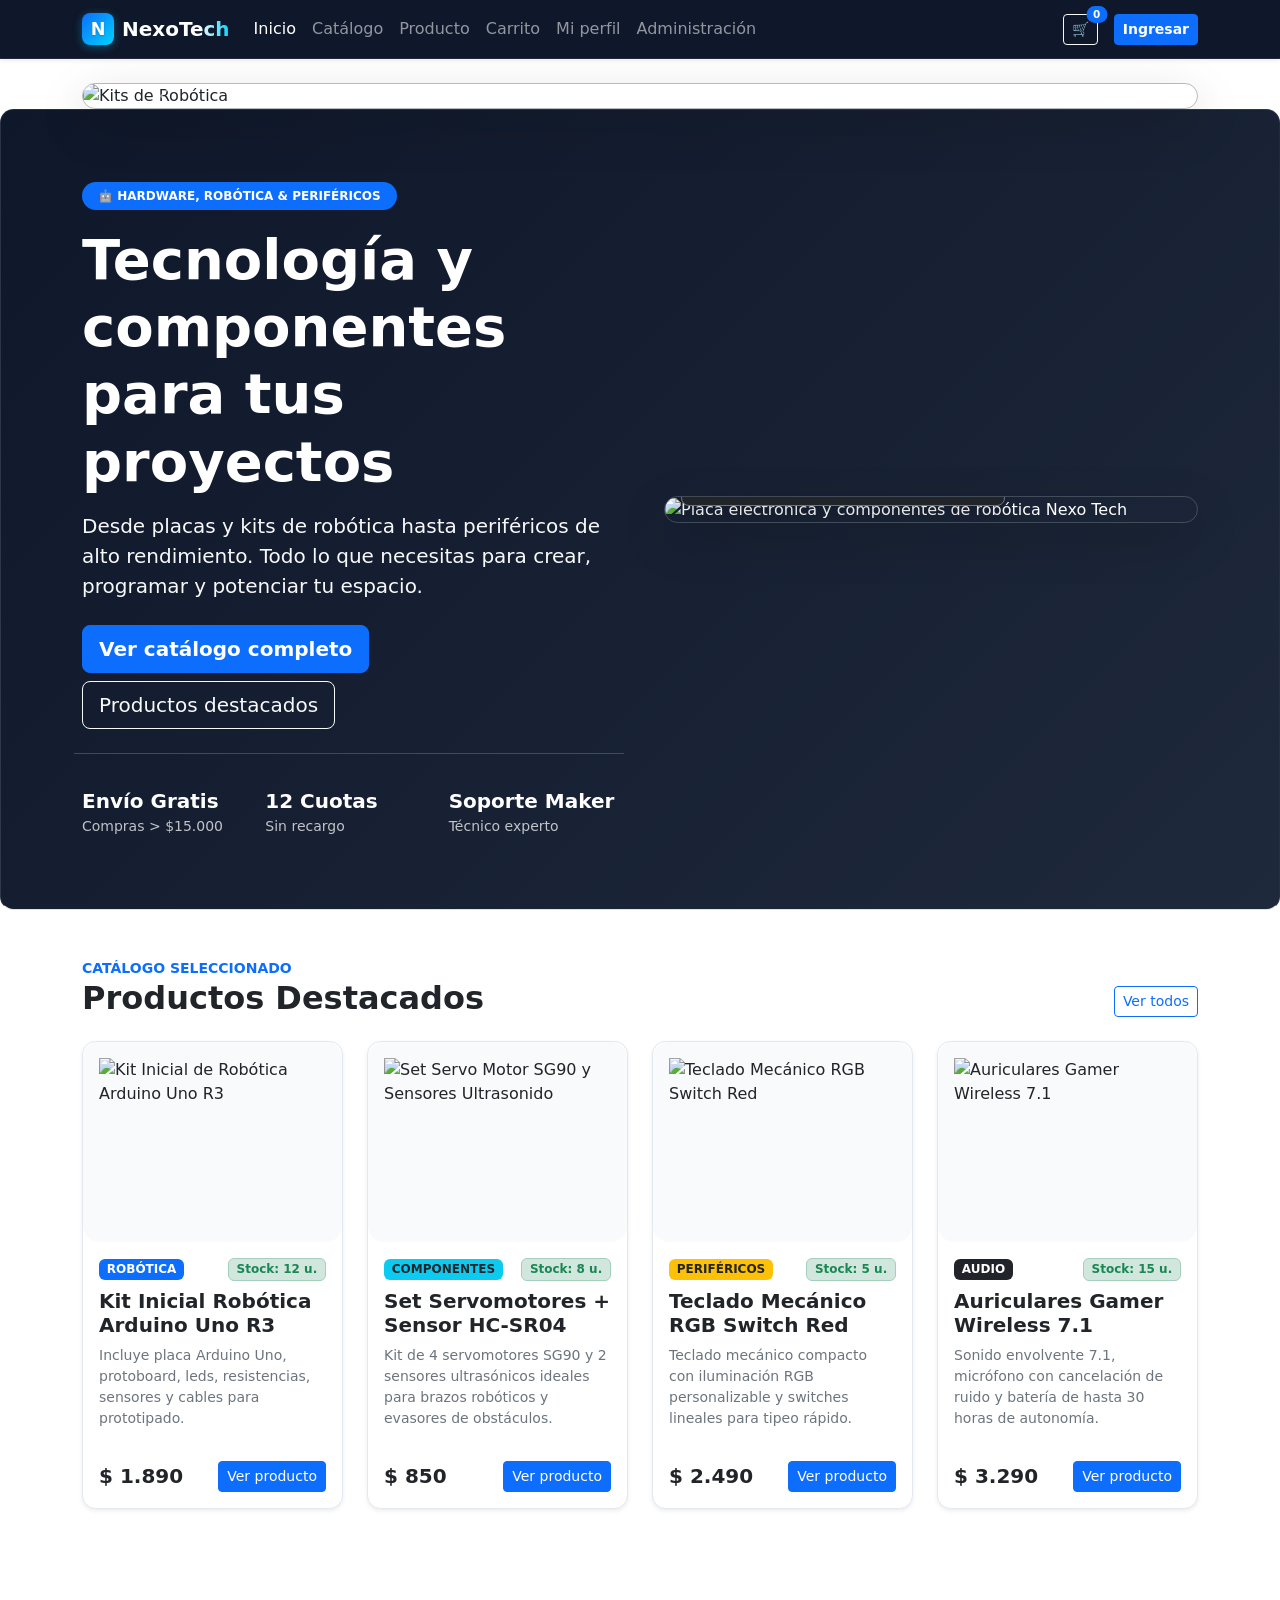
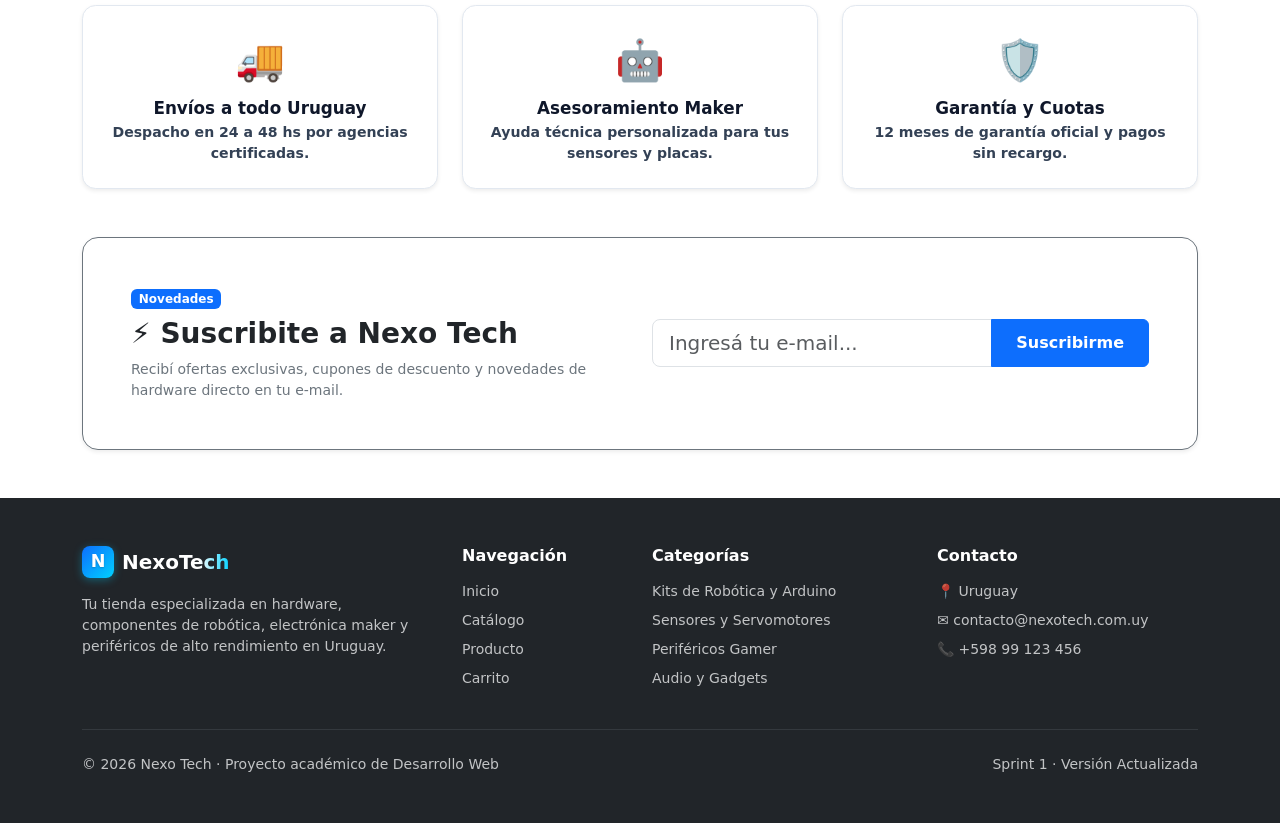
==== commit a264b7ef: "(carrito): implementar logica de carrito y sincronizar vistas" ====
--- a/index.html
+++ b/index.html
@@ -50,6 +50,48 @@
     <!-- Contenido Principal -->
     <main class="flex-grow-1">
         
+        <!-- Carrusel de Ofertas / Promociones -->
+        <section class="container mt-4">
+            <div id="carouselNexoTech" class="carousel slide rounded-4 overflow-hidden shadow-lg border border-secondary border-opacity-50" data-bs-ride="carousel">
+                <div class="carousel-indicators">
+                    <button type="button" data-bs-target="#carouselNexoTech" data-bs-slide-to="0" class="active" aria-current="true" aria-label="Slide 1"></button>
+                    <button type="button" data-bs-target="#carouselNexoTech" data-bs-slide-to="1" aria-label="Slide 2"></button>
+                    <button type="button" data-bs-target="#carouselNexoTech" data-bs-slide-to="2" aria-label="Slide 3"></button>
+                </div>
+                <div class="carousel-inner">
+                    <div class="carousel-item active">
+                        <img src="https://images.unsplash.com/photo-1553406830-ef2513450d76?auto=format&fit=crop&w=1200&h=400&q=80" class="d-block w-100 object-fit-cover" alt="Kits de Robótica" style="max-height: 380px;">
+                        <div class="carousel-caption bg-dark bg-opacity-75 rounded-3 p-3 mb-3 border border-secondary">
+                            <h4 class="fw-bold text-primary">¡Kits de Robótica & Sensores!</h4>
+                            <p class="mb-0 text-light">Todo lo necesario para iniciar tus proyectos de automatización e IoT.</p>
+                        </div>
+                    </div>
+                    <div class="carousel-item">
+                        <img src="https://images.unsplash.com/photo-1587829741301-dc798b83add3?auto=format&fit=crop&w=1200&h=400&q=80" class="d-block w-100 object-fit-cover" alt="Periféricos Gamer" style="max-height: 380px;">
+                        <div class="carousel-caption bg-dark bg-opacity-75 rounded-3 p-3 mb-3 border border-secondary">
+                            <h4 class="fw-bold text-info">Periféricos de Alto Rendimiento</h4>
+                            <p class="mb-0 text-light">Teclados mecánicos RGB, mouses de precisión y auriculares 7.1.</p>
+                        </div>
+                    </div>
+                    <div class="carousel-item">
+                        <img src="https://images.unsplash.com/photo-1518770660439-4636190af475?auto=format&fit=crop&w=1200&h=400&q=80" class="d-block w-100 object-fit-cover" alt="Componentes Maker" style="max-height: 380px;">
+                        <div class="carousel-caption bg-dark bg-opacity-75 rounded-3 p-3 mb-3 border border-secondary">
+                            <h4 class="fw-bold text-warning">Especial Maker & Prototipado</h4>
+                            <p class="mb-0 text-light">Placas de desarrollo, servomotores y módulos con stock inmediato.</p>
+                        </div>
+                    </div>
+                </div>
+                <button class="carousel-control-prev" type="button" data-bs-target="#carouselNexoTech" data-bs-slide="prev">
+                    <span class="carousel-control-prev-icon" aria-hidden="true"></span>
+                    <span class="visually-hidden">Anterior</span>
+                </button>
+                <button class="carousel-control-next" type="button" data-bs-target="#carouselNexoTech" data-bs-slide-to="next">
+                    <span class="carousel-control-next-icon" aria-hidden="true"></span>
+                    <span class="visually-hidden">Siguiente</span>
+                </button>
+            </div>
+        </section>
+
         <!-- Hero Section -->
         <section class="hero-section py-5 my-0 border-bottom">
             <div class="container py-lg-4">
@@ -113,7 +155,7 @@
                 <a href="catalogo.html" class="btn btn-outline-primary btn-sm">Ver todos</a>
             </div>
             
-            <div class="row g-4">
+            <div id="contenedorDestacados" class="row g-4">
                 <!-- Producto 1 -->
                 <div class="col-md-6 col-xl-3">
                     <article class="card h-100 shadow-sm product-card">
@@ -121,7 +163,10 @@
                              class="card-img-top p-3 rounded-4" 
                              alt="Kit Inicial de Robótica Arduino Uno R3">
                         <div class="card-body d-flex flex-column p-3">
-                            <span class="badge bg-primary-subtle text-primary mb-2 align-self-start">Robótica</span>
+                            <div class="d-flex justify-content-between align-items-center mb-2">
+                                <span class="badge bg-primary text-uppercase">Robótica</span>
+                                <span class="badge bg-success-subtle text-success border border-success-subtle">Stock: 12 u.</span>
+                            </div>
                             <h3 class="h5 card-title fw-bold text-dark">Kit Inicial Robótica Arduino Uno R3</h3>
                             <p class="card-text text-secondary small flex-grow-1">Incluye placa Arduino Uno, protoboard, leds, resistencias, sensores y cables para prototipado.</p>
                             <div class="d-flex justify-content-between align-items-center mt-3">
@@ -139,7 +184,10 @@
                              class="card-img-top p-3 rounded-4" 
                              alt="Set Servo Motor SG90 y Sensores Ultrasonido">
                         <div class="card-body d-flex flex-column p-3">
-                            <span class="badge bg-primary-subtle text-primary mb-2 align-self-start">Componentes</span>
+                            <div class="d-flex justify-content-between align-items-center mb-2">
+                                <span class="badge bg-info text-dark text-uppercase">Componentes</span>
+                                <span class="badge bg-success-subtle text-success border border-success-subtle">Stock: 8 u.</span>
+                            </div>
                             <h3 class="h5 card-title fw-bold text-dark">Set Servomotores + Sensor HC-SR04</h3>
                             <p class="card-text text-secondary small flex-grow-1">Kit de 4 servomotores SG90 y 2 sensores ultrasónicos ideales para brazos robóticos y evasores de obstáculos.</p>
                             <div class="d-flex justify-content-between align-items-center mt-3">
@@ -157,7 +205,10 @@
                              class="card-img-top p-3 rounded-4" 
                              alt="Teclado Mecánico RGB Switch Red">
                         <div class="card-body d-flex flex-column p-3">
-                            <span class="badge bg-primary-subtle text-primary mb-2 align-self-start">Periféricos</span>
+                            <div class="d-flex justify-content-between align-items-center mb-2">
+                                <span class="badge bg-warning text-dark text-uppercase">Periféricos</span>
+                                <span class="badge bg-success-subtle text-success border border-success-subtle">Stock: 5 u.</span>
+                            </div>
                             <h3 class="h5 card-title fw-bold text-dark">Teclado Mecánico RGB Switch Red</h3>
                             <p class="card-text text-secondary small flex-grow-1">Teclado mecánico compacto con iluminación RGB personalizable y switches lineales para tipeo rápido.</p>
                             <div class="d-flex justify-content-between align-items-center mt-3">
@@ -175,7 +226,10 @@
                              class="card-img-top p-3 rounded-4" 
                              alt="Auriculares Gamer Wireless 7.1">
                         <div class="card-body d-flex flex-column p-3">
-                            <span class="badge bg-primary-subtle text-primary mb-2 align-self-start">Audio</span>
+                            <div class="d-flex justify-content-between align-items-center mb-2">
+                                <span class="badge bg-dark text-uppercase">Audio</span>
+                                <span class="badge bg-success-subtle text-success border border-success-subtle">Stock: 15 u.</span>
+                            </div>
                             <h3 class="h5 card-title fw-bold text-dark">Auriculares Gamer Wireless 7.1</h3>
                             <p class="card-text text-secondary small flex-grow-1">Sonido envolvente 7.1, micrófono con cancelación de ruido y batería de hasta 30 horas de autonomía.</p>
                             <div class="d-flex justify-content-between align-items-center mt-3">
@@ -215,6 +269,27 @@
             </div>
         </section>
 
+        <!-- Seccíón de Newsletter -->
+        <section class="container my-5">
+            <div class="p-4 p-md-5 rounded-4 shadow-sm border border-secondary bg-white">
+                <div class="row align-items-center">
+                    <div class="col-lg-6 mb-3 mb-lg-0">
+                        <span class="badge bg-primary mb-2">Novedades</span>
+                        <h3 class="fw-bold mb-2 text-dark">⚡ Suscribite a Nexo Tech</h3>
+                        <p class="text-secondary mb-0 small">Recibí ofertas exclusivas, cupones de descuento y novedades de hardware directo en tu e-mail.</p>
+                    </div>
+                    <div class="col-lg-6">
+                        <form id="formNewsletter">
+                            <div class="input-group">
+                                <input type="email" class="form-control form-control-lg" placeholder="Ingresá tu e-mail..." required>
+                                <button class="btn btn-primary px-4 fw-semibold" type="submit">Suscribirme</button>
+                            </div>
+                        </form>
+                    </div>
+                </div>
+            </div>
+        </section>
+
     </main>
 
     <!-- Footer -->
@@ -278,6 +353,7 @@
     <!-- Scripts -->
     <script src="https://cdn.jsdelivr.net/npm/bootstrap@5.3.3/dist/js/bootstrap.bundle.min.js"></script>
     <script src="js/base.js"></script>
+    <script src="js/catalogo.js"></script>
 </body>
 
 </html>
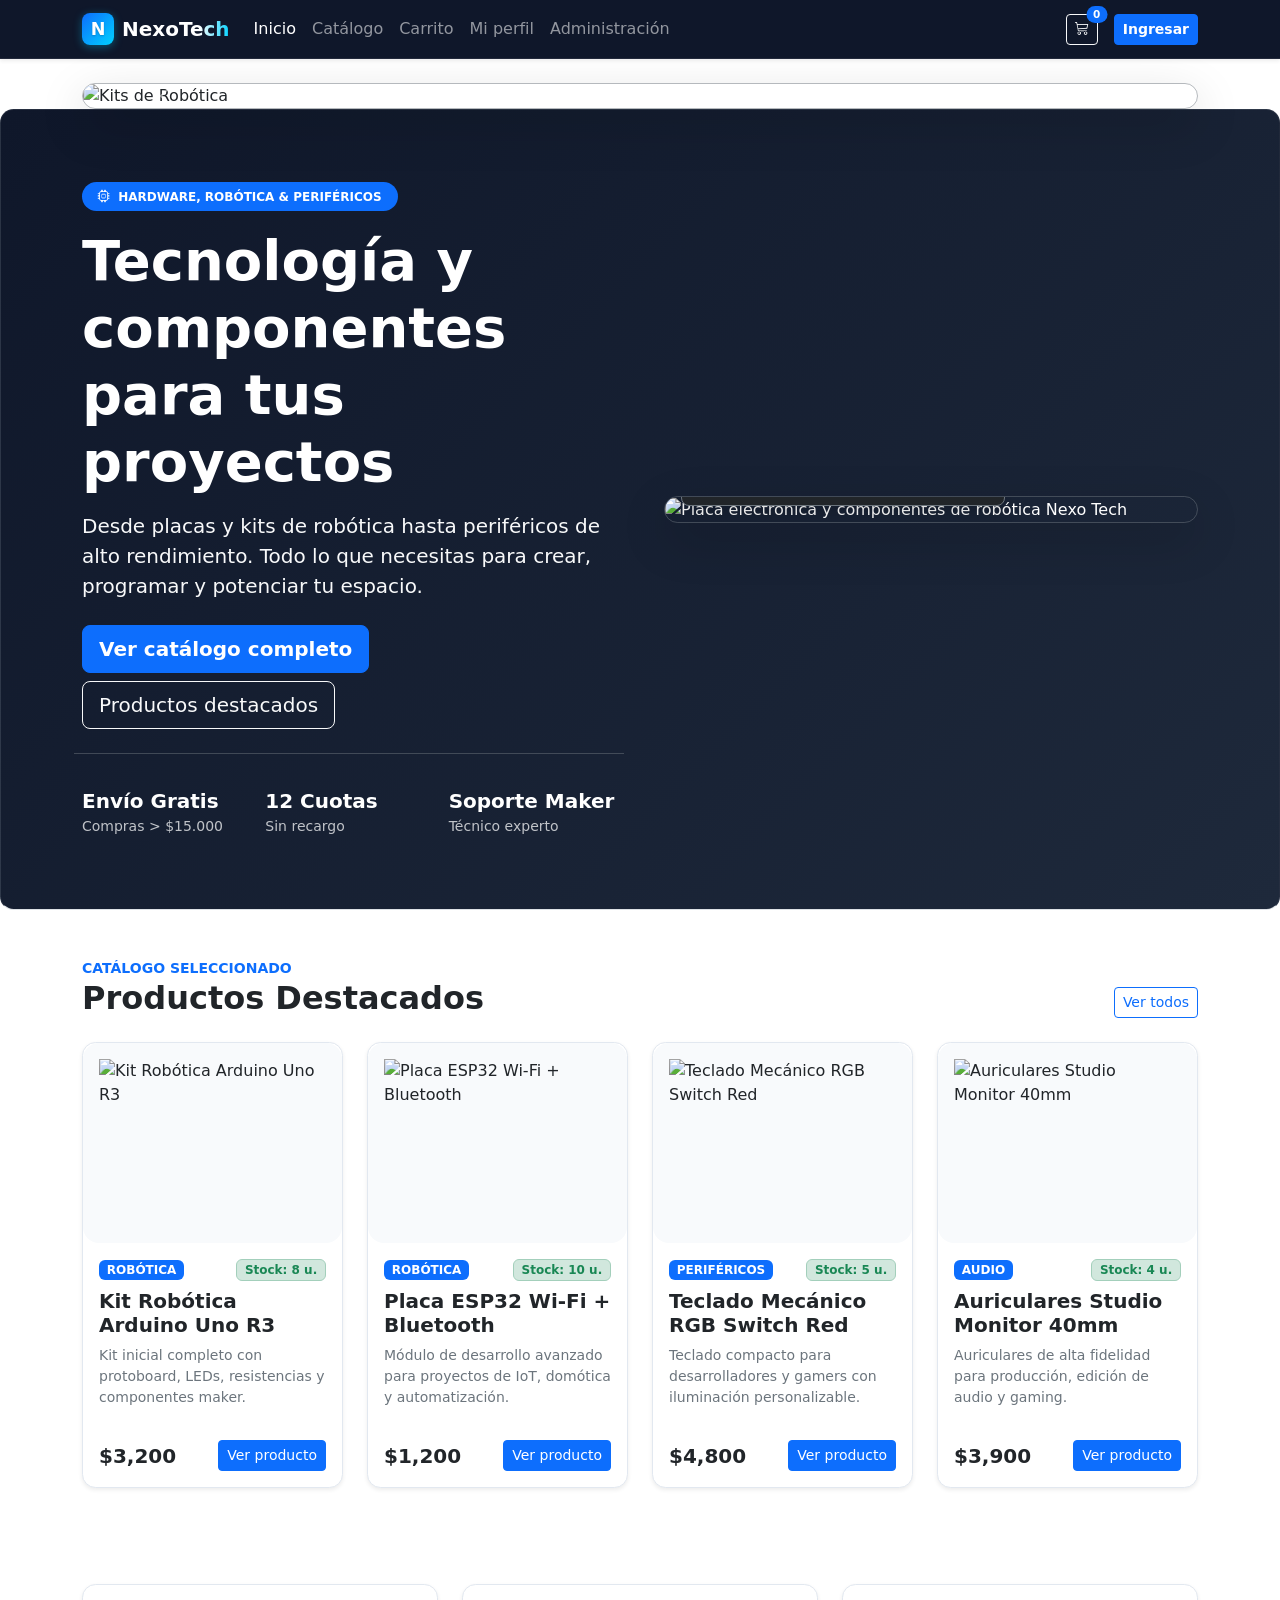
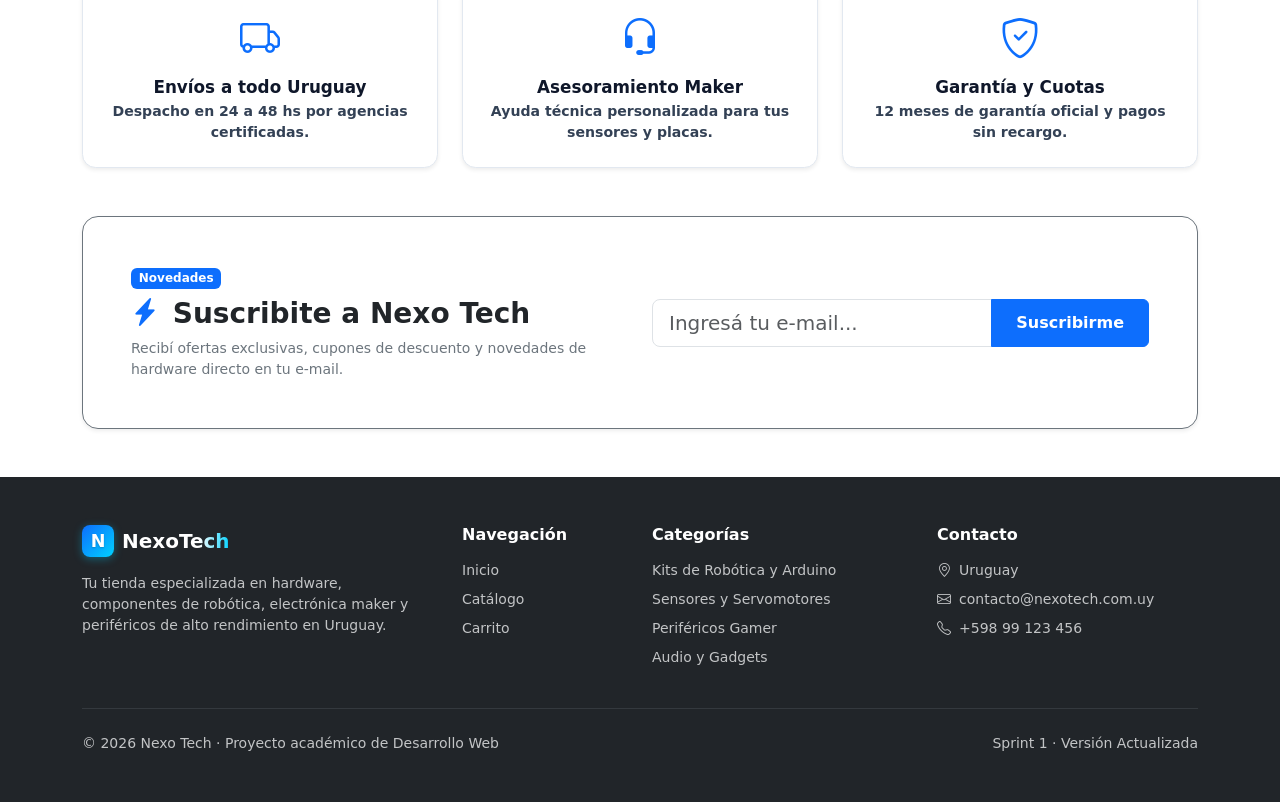
==== commit 76e57e6e: "Correcciones sugeridas por el docente para el Sprint 2 - Destacados del inicio generados desde js/in" ====
--- a/index.html
+++ b/index.html
@@ -7,6 +7,8 @@
     <title>Nexo Tech | Tienda Oficial de Hardware y Robótica</title>
     <!-- Bootstrap CSS -->
     <link href="https://cdn.jsdelivr.net/npm/bootstrap@5.3.3/dist/css/bootstrap.min.css" rel="stylesheet">
+    <!-- Bootstrap Icons -->
+    <link href="https://cdn.jsdelivr.net/npm/bootstrap-icons@1.11.3/font/bootstrap-icons.min.css" rel="stylesheet">
     <!-- Estilos personalizados -->
     <link rel="stylesheet" href="css/styles.css">
 </head>
@@ -28,17 +30,14 @@
                     <ul class="navbar-nav me-auto mb-2 mb-lg-0">
                         <li class="nav-item"><a class="nav-link active" data-page="inicio" href="index.html">Inicio</a></li>
                         <li class="nav-item"><a class="nav-link" data-page="catalogo" href="catalogo.html">Catálogo</a></li>
-                        <li class="nav-item"><a class="nav-link" data-page="producto" href="producto.html">Producto</a></li>
                         <li class="nav-item"><a class="nav-link" data-page="carrito" href="carrito.html">Carrito</a></li>
                         <li class="nav-item"><a class="nav-link" data-page="perfil" href="perfil.html">Mi perfil</a></li>
                         <li class="nav-item"><a class="nav-link" data-page="admin" href="admin.html">Administración</a></li>
                     </ul>
                     <div class="d-flex align-items-center gap-3">
                         <a href="carrito.html" class="btn btn-outline-light position-relative btn-sm" aria-label="Ver carrito">
-                            🛒
-                            <span class="position-absolute top-0 start-100 translate-middle badge rounded-pill bg-primary">
-                                0
-                            </span>
+                            <i class="bi bi-cart3"></i>
+                            <span id="cartBadge" class="position-absolute top-0 start-100 translate-middle badge rounded-pill bg-primary">0</span>
                         </a>
                         <button class="btn btn-primary btn-sm fw-semibold" id="btnLoginPlaceholder">Ingresar</button>
                     </div>
@@ -49,7 +48,7 @@
 
     <!-- Contenido Principal -->
     <main class="flex-grow-1">
-        
+
         <!-- Carrusel de Ofertas / Promociones -->
         <section class="container mt-4">
             <div id="carouselNexoTech" class="carousel slide rounded-4 overflow-hidden shadow-lg border border-secondary border-opacity-50" data-bs-ride="carousel">
@@ -62,7 +61,7 @@
                     <div class="carousel-item active">
                         <img src="https://images.unsplash.com/photo-1553406830-ef2513450d76?auto=format&fit=crop&w=1200&h=400&q=80" class="d-block w-100 object-fit-cover" alt="Kits de Robótica" style="max-height: 380px;">
                         <div class="carousel-caption bg-dark bg-opacity-75 rounded-3 p-3 mb-3 border border-secondary">
-                            <h4 class="fw-bold text-primary">¡Kits de Robótica & Sensores!</h4>
+                            <h4 class="fw-bold text-primary">¡Kits de Robótica &amp; Sensores!</h4>
                             <p class="mb-0 text-light">Todo lo necesario para iniciar tus proyectos de automatización e IoT.</p>
                         </div>
                     </div>
@@ -76,7 +75,7 @@
                     <div class="carousel-item">
                         <img src="https://images.unsplash.com/photo-1518770660439-4636190af475?auto=format&fit=crop&w=1200&h=400&q=80" class="d-block w-100 object-fit-cover" alt="Componentes Maker" style="max-height: 380px;">
                         <div class="carousel-caption bg-dark bg-opacity-75 rounded-3 p-3 mb-3 border border-secondary">
-                            <h4 class="fw-bold text-warning">Especial Maker & Prototipado</h4>
+                            <h4 class="fw-bold text-warning">Especial Maker &amp; Prototipado</h4>
                             <p class="mb-0 text-light">Placas de desarrollo, servomotores y módulos con stock inmediato.</p>
                         </div>
                     </div>
@@ -85,7 +84,7 @@
                     <span class="carousel-control-prev-icon" aria-hidden="true"></span>
                     <span class="visually-hidden">Anterior</span>
                 </button>
-                <button class="carousel-control-next" type="button" data-bs-target="#carouselNexoTech" data-bs-slide-to="next">
+                <button class="carousel-control-next" type="button" data-bs-target="#carouselNexoTech" data-bs-slide="next">
                     <span class="carousel-control-next-icon" aria-hidden="true"></span>
                     <span class="visually-hidden">Siguiente</span>
                 </button>
@@ -97,10 +96,10 @@
             <div class="container py-lg-4">
                 <div class="row align-items-center g-5">
                     <div class="col-lg-6">
-                        <span class="badge rounded-pill bg-primary mb-3 px-3 py-2 text-uppercase tracking-wide">🤖 Hardware, Robótica & Periféricos</span>
+                        <span class="badge rounded-pill bg-primary mb-3 px-3 py-2 text-uppercase tracking-wide"><i class="bi bi-cpu me-1"></i> Hardware, Robótica &amp; Periféricos</span>
                         <h1 class="display-4 fw-bold text-white mb-3">Tecnología y componentes para tus proyectos</h1>
                         <p class="lead text-light mb-4">Desde placas y kits de robótica hasta periféricos de alto rendimiento. Todo lo que necesitas para crear, programar y potenciar tu espacio.</p>
-                        
+
                         <div class="d-flex gap-2 flex-wrap mb-4">
                             <a class="btn btn-primary btn-lg fw-semibold" href="catalogo.html">Ver catálogo completo</a>
                             <a class="btn btn-outline-light btn-lg" href="#destacados">Productos destacados</a>
@@ -131,11 +130,11 @@
                     <div class="col-lg-6">
                         <div class="position-relative overflow-hidden rounded-4 shadow-lg border border-secondary border-opacity-50">
                             <img src="https://images.unsplash.com/photo-1518770660439-4636190af475?auto=format&fit=crop&w=1200&q=80"
-                                 class="img-fluid w-100 object-fit-cover" 
+                                 class="img-fluid w-100 object-fit-cover"
                                  alt="Placa electrónica y componentes de robótica Nexo Tech"
                                  style="max-height: 420px;">
                             <div class="p-3 bg-dark bg-opacity-90 text-white rounded-3 shadow position-absolute bottom-0 start-0 m-3 border border-secondary">
-                                <span class="d-block text-info fw-bold small">🚀 Especial Maker</span>
+                                <span class="d-block text-info fw-bold small"><i class="bi bi-rocket-takeoff me-1"></i> Especial Maker</span>
                                 <strong>Kits de Robótica y Sensores</strong>
                                 <small class="d-block text-light opacity-75">Ideal para prototipos y educación técnica</small>
                             </div>
@@ -145,7 +144,7 @@
             </div>
         </section>
 
-        <!-- Productos Destacados -->
+        <!-- Productos Destacados (se generan desde js/inicio.js con los datos del catálogo) -->
         <section class="container py-5" id="destacados">
             <div class="d-flex justify-content-between align-items-end mb-4">
                 <div>
@@ -154,114 +153,30 @@
                 </div>
                 <a href="catalogo.html" class="btn btn-outline-primary btn-sm">Ver todos</a>
             </div>
-            
-            <div id="contenedorDestacados" class="row g-4">
-                <!-- Producto 1 -->
-                <div class="col-md-6 col-xl-3">
-                    <article class="card h-100 shadow-sm product-card">
-                        <img src="https://images.unsplash.com/photo-1553406830-ef2513450d76?auto=format&fit=crop&w=600&q=80" 
-                             class="card-img-top p-3 rounded-4" 
-                             alt="Kit Inicial de Robótica Arduino Uno R3">
-                        <div class="card-body d-flex flex-column p-3">
-                            <div class="d-flex justify-content-between align-items-center mb-2">
-                                <span class="badge bg-primary text-uppercase">Robótica</span>
-                                <span class="badge bg-success-subtle text-success border border-success-subtle">Stock: 12 u.</span>
-                            </div>
-                            <h3 class="h5 card-title fw-bold text-dark">Kit Inicial Robótica Arduino Uno R3</h3>
-                            <p class="card-text text-secondary small flex-grow-1">Incluye placa Arduino Uno, protoboard, leds, resistencias, sensores y cables para prototipado.</p>
-                            <div class="d-flex justify-content-between align-items-center mt-3">
-                                <strong class="fs-5 text-dark">$ 1.890</strong>
-                                <a href="producto.html" class="btn btn-primary btn-sm">Ver producto</a>
-                            </div>
-                        </div>
-                    </article>
-                </div>
-
-                <!-- Producto 2 -->
-                <div class="col-md-6 col-xl-3">
-                    <article class="card h-100 shadow-sm product-card">
-                        <img src="https://images.unsplash.com/photo-1518770660439-4636190af475?auto=format&fit=crop&w=600&q=80" 
-                             class="card-img-top p-3 rounded-4" 
-                             alt="Set Servo Motor SG90 y Sensores Ultrasonido">
-                        <div class="card-body d-flex flex-column p-3">
-                            <div class="d-flex justify-content-between align-items-center mb-2">
-                                <span class="badge bg-info text-dark text-uppercase">Componentes</span>
-                                <span class="badge bg-success-subtle text-success border border-success-subtle">Stock: 8 u.</span>
-                            </div>
-                            <h3 class="h5 card-title fw-bold text-dark">Set Servomotores + Sensor HC-SR04</h3>
-                            <p class="card-text text-secondary small flex-grow-1">Kit de 4 servomotores SG90 y 2 sensores ultrasónicos ideales para brazos robóticos y evasores de obstáculos.</p>
-                            <div class="d-flex justify-content-between align-items-center mt-3">
-                                <strong class="fs-5 text-dark">$ 850</strong>
-                                <a href="producto.html" class="btn btn-primary btn-sm">Ver producto</a>
-                            </div>
-                        </div>
-                    </article>
-                </div>
-
-                <!-- Producto 3 -->
-                <div class="col-md-6 col-xl-3">
-                    <article class="card h-100 shadow-sm product-card">
-                        <img src="https://images.unsplash.com/photo-1587829741301-dc798b83add3?auto=format&fit=crop&w=600&q=80" 
-                             class="card-img-top p-3 rounded-4" 
-                             alt="Teclado Mecánico RGB Switch Red">
-                        <div class="card-body d-flex flex-column p-3">
-                            <div class="d-flex justify-content-between align-items-center mb-2">
-                                <span class="badge bg-warning text-dark text-uppercase">Periféricos</span>
-                                <span class="badge bg-success-subtle text-success border border-success-subtle">Stock: 5 u.</span>
-                            </div>
-                            <h3 class="h5 card-title fw-bold text-dark">Teclado Mecánico RGB Switch Red</h3>
-                            <p class="card-text text-secondary small flex-grow-1">Teclado mecánico compacto con iluminación RGB personalizable y switches lineales para tipeo rápido.</p>
-                            <div class="d-flex justify-content-between align-items-center mt-3">
-                                <strong class="fs-5 text-dark">$ 2.490</strong>
-                                <a href="producto.html" class="btn btn-primary btn-sm">Ver producto</a>
-                            </div>
-                        </div>
-                    </article>
-                </div>
-
-                <!-- Producto 4 -->
-                <div class="col-md-6 col-xl-3">
-                    <article class="card h-100 shadow-sm product-card">
-                        <img src="https://images.unsplash.com/photo-1505740420928-5e560c06d30e?auto=format&fit=crop&w=600&q=80" 
-                             class="card-img-top p-3 rounded-4" 
-                             alt="Auriculares Gamer Wireless 7.1">
-                        <div class="card-body d-flex flex-column p-3">
-                            <div class="d-flex justify-content-between align-items-center mb-2">
-                                <span class="badge bg-dark text-uppercase">Audio</span>
-                                <span class="badge bg-success-subtle text-success border border-success-subtle">Stock: 15 u.</span>
-                            </div>
-                            <h3 class="h5 card-title fw-bold text-dark">Auriculares Gamer Wireless 7.1</h3>
-                            <p class="card-text text-secondary small flex-grow-1">Sonido envolvente 7.1, micrófono con cancelación de ruido y batería de hasta 30 horas de autonomía.</p>
-                            <div class="d-flex justify-content-between align-items-center mt-3">
-                                <strong class="fs-5 text-dark">$ 3.290</strong>
-                                <a href="producto.html" class="btn btn-primary btn-sm">Ver producto</a>
-                            </div>
-                        </div>
-                    </article>
-                </div>
-            </div>
-        </section>
-
-        <!-- Beneficios (Con Alto Contraste y Accesibilidad) -->
+
+            <div id="contenedorDestacados" class="row g-4"></div>
+        </section>
+
+        <!-- Beneficios -->
         <section class="container my-5">
             <div class="row g-4 text-center">
                 <div class="col-md-4">
                     <div class="benefit-card p-4 h-100 shadow-sm">
-                        <div class="fs-1 text-primary mb-2">🚚</div>
+                        <div class="fs-1 text-primary mb-2"><i class="bi bi-truck"></i></div>
                         <h3 class="benefit-title mb-1">Envíos a todo Uruguay</h3>
                         <p class="benefit-note mb-0">Despacho en 24 a 48 hs por agencias certificadas.</p>
                     </div>
                 </div>
                 <div class="col-md-4">
                     <div class="benefit-card p-4 h-100 shadow-sm">
-                        <div class="fs-1 text-primary mb-2">🤖</div>
+                        <div class="fs-1 text-primary mb-2"><i class="bi bi-headset"></i></div>
                         <h3 class="benefit-title mb-1">Asesoramiento Maker</h3>
                         <p class="benefit-note mb-0">Ayuda técnica personalizada para tus sensores y placas.</p>
                     </div>
                 </div>
                 <div class="col-md-4">
                     <div class="benefit-card p-4 h-100 shadow-sm">
-                        <div class="fs-1 text-primary mb-2">🛡️</div>
+                        <div class="fs-1 text-primary mb-2"><i class="bi bi-shield-check"></i></div>
                         <h3 class="benefit-title mb-1">Garantía y Cuotas</h3>
                         <p class="benefit-note mb-0">12 meses de garantía oficial y pagos sin recargo.</p>
                     </div>
@@ -269,13 +184,13 @@
             </div>
         </section>
 
-        <!-- Seccíón de Newsletter -->
+        <!-- Newsletter -->
         <section class="container my-5">
             <div class="p-4 p-md-5 rounded-4 shadow-sm border border-secondary bg-white">
                 <div class="row align-items-center">
                     <div class="col-lg-6 mb-3 mb-lg-0">
                         <span class="badge bg-primary mb-2">Novedades</span>
-                        <h3 class="fw-bold mb-2 text-dark">⚡ Suscribite a Nexo Tech</h3>
+                        <h3 class="fw-bold mb-2 text-dark"><i class="bi bi-lightning-charge-fill text-primary me-1"></i> Suscribite a Nexo Tech</h3>
                         <p class="text-secondary mb-0 small">Recibí ofertas exclusivas, cupones de descuento y novedades de hardware directo en tu e-mail.</p>
                     </div>
                     <div class="col-lg-6">
@@ -308,7 +223,6 @@
                     <ul class="list-unstyled small">
                         <li class="mb-2"><a href="index.html" class="text-light text-decoration-none opacity-75">Inicio</a></li>
                         <li class="mb-2"><a href="catalogo.html" class="text-light text-decoration-none opacity-75">Catálogo</a></li>
-                        <li class="mb-2"><a href="producto.html" class="text-light text-decoration-none opacity-75">Producto</a></li>
                         <li class="mb-2"><a href="carrito.html" class="text-light text-decoration-none opacity-75">Carrito</a></li>
                     </ul>
                 </div>
@@ -324,9 +238,9 @@
                 <div class="col-md-4 col-lg-3">
                     <h6 class="fw-bold mb-3 text-white">Contacto</h6>
                     <ul class="list-unstyled small text-light opacity-75">
-                        <li class="mb-2">📍 Uruguay</li>
-                        <li class="mb-2">✉️ contacto@nexotech.com.uy</li>
-                        <li class="mb-2">📞 +598 99 123 456</li>
+                        <li class="mb-2"><i class="bi bi-geo-alt me-2"></i>Uruguay</li>
+                        <li class="mb-2"><i class="bi bi-envelope me-2"></i>contacto@nexotech.com.uy</li>
+                        <li class="mb-2"><i class="bi bi-telephone me-2"></i>+598 99 123 456</li>
                     </ul>
                 </div>
             </div>
@@ -353,7 +267,7 @@
     <!-- Scripts -->
     <script src="https://cdn.jsdelivr.net/npm/bootstrap@5.3.3/dist/js/bootstrap.bundle.min.js"></script>
     <script src="js/base.js"></script>
-    <script src="js/catalogo.js"></script>
+    <script src="js/inicio.js"></script>
 </body>
 
-</html>+</html>
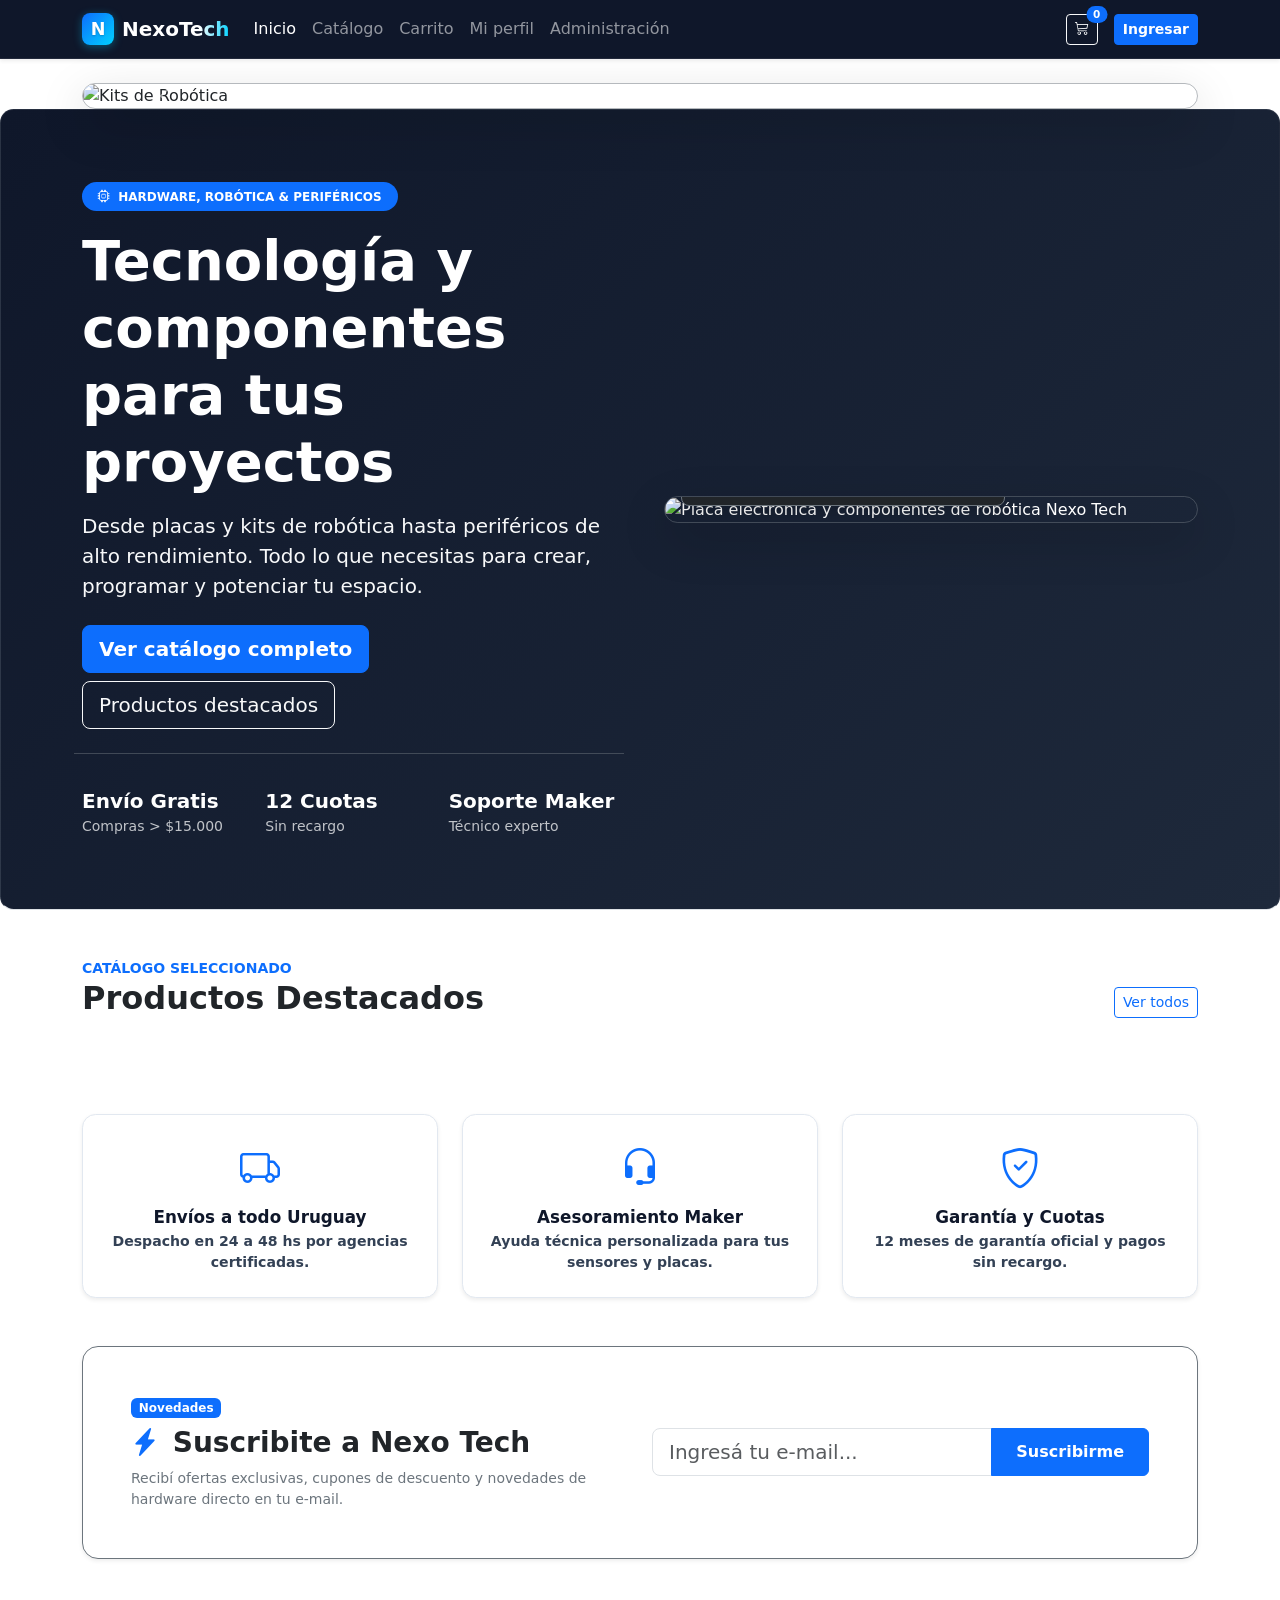
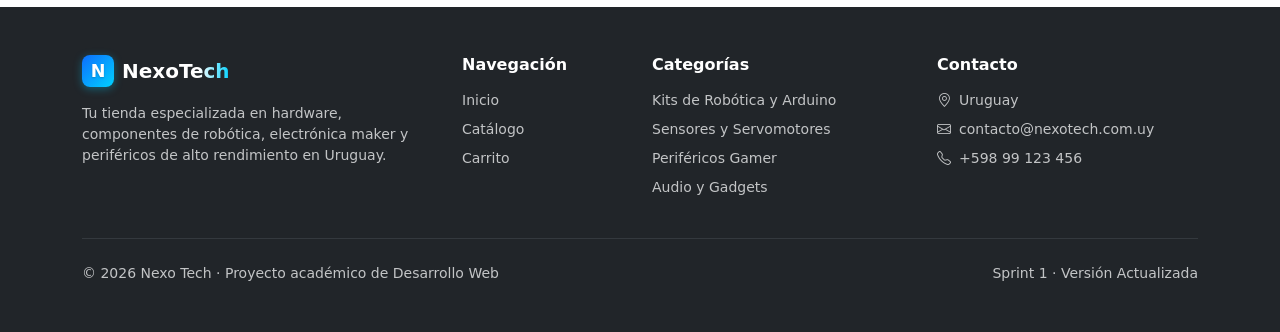
==== commit a3c2c99b: "Migra catálogo, detalle y destacados a Cloud Firestore con validación de stock" ====
--- a/index.html
+++ b/index.html
@@ -39,7 +39,7 @@
                             <i class="bi bi-cart3"></i>
                             <span id="cartBadge" class="position-absolute top-0 start-100 translate-middle badge rounded-pill bg-primary">0</span>
                         </a>
-                        <button class="btn btn-primary btn-sm fw-semibold" id="btnLoginPlaceholder">Ingresar</button>
+                        <div id="navUsuario" class="d-flex align-items-center"><a href="acceso.html" class="btn btn-primary btn-sm fw-semibold" id="btnIngresar">Ingresar</a></div>
                     </div>
                 </div>
             </div>
@@ -267,7 +267,8 @@
     <!-- Scripts -->
     <script src="https://cdn.jsdelivr.net/npm/bootstrap@5.3.3/dist/js/bootstrap.bundle.min.js"></script>
     <script src="js/base.js"></script>
-    <script src="js/inicio.js"></script>
+    <script type="module" src="js/auth.js"></script>
+    <script type="module" src="js/inicio.js"></script>
 </body>
 
 </html>
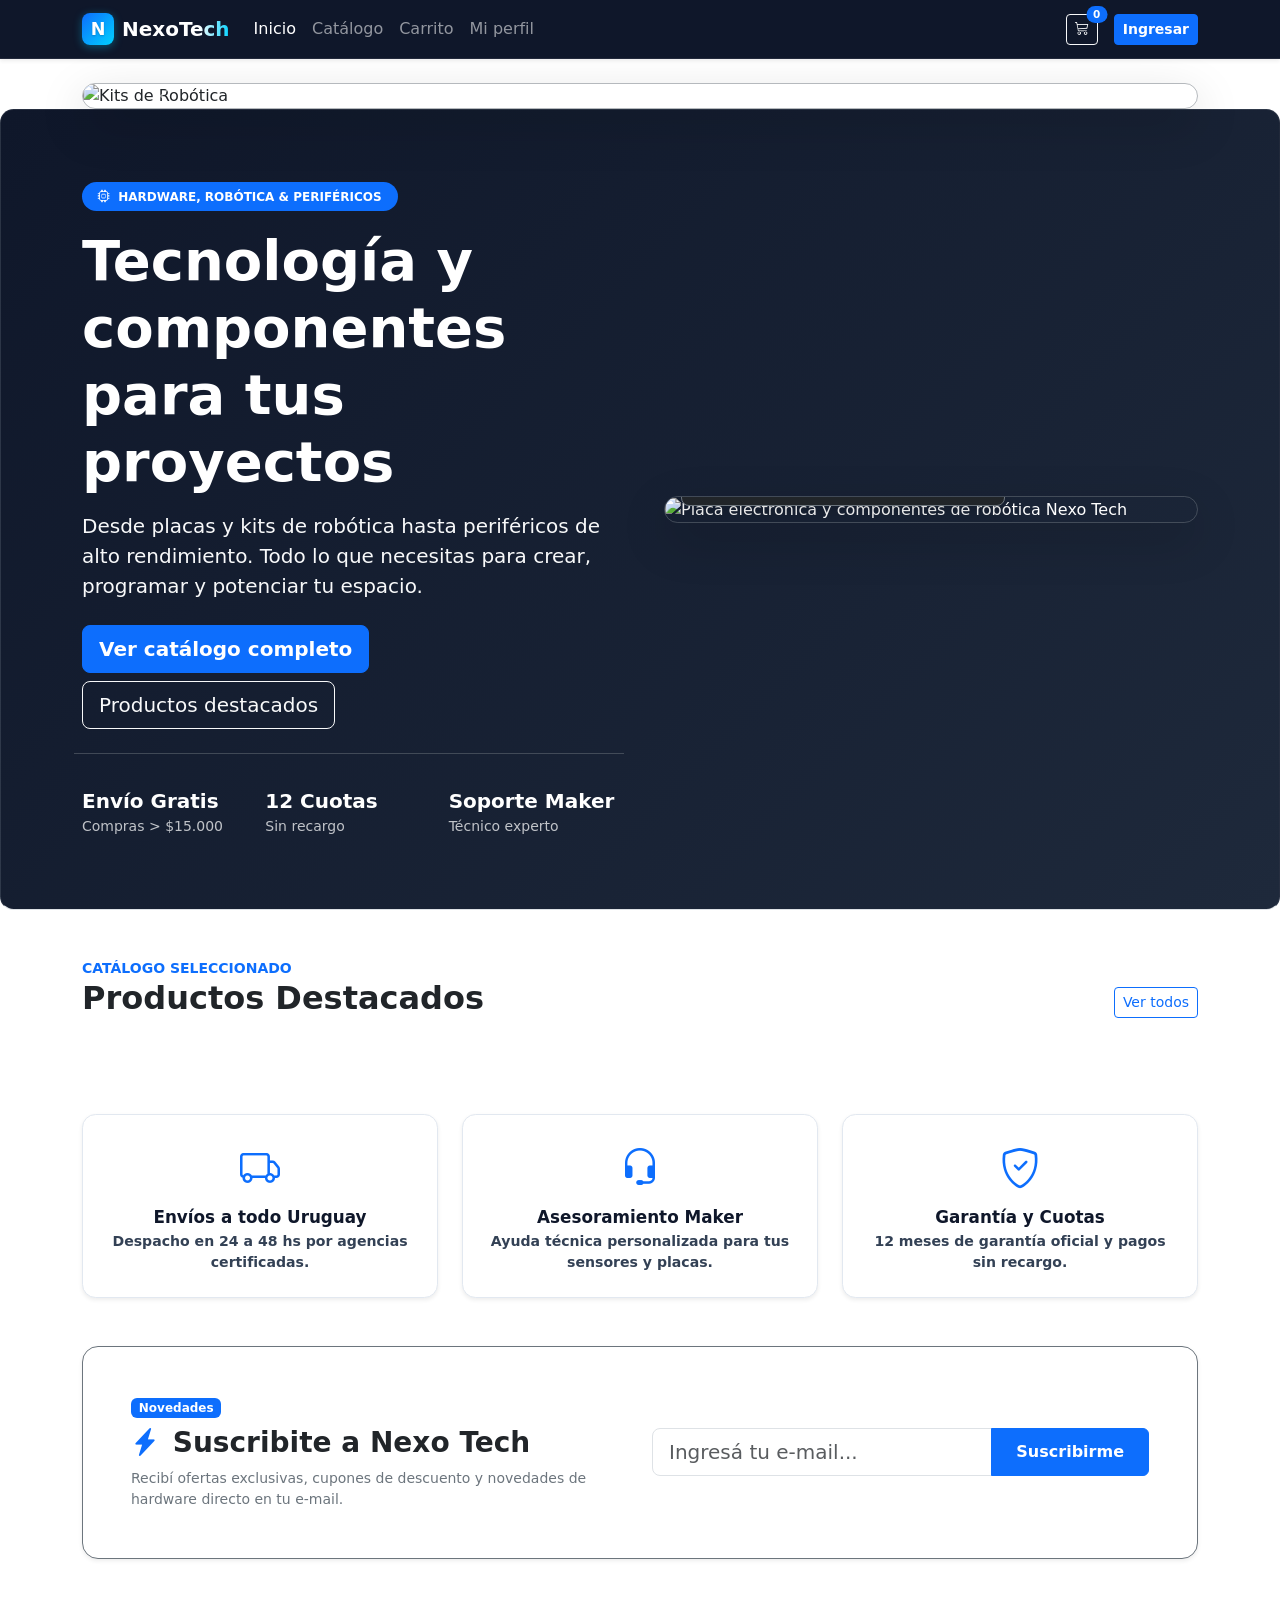
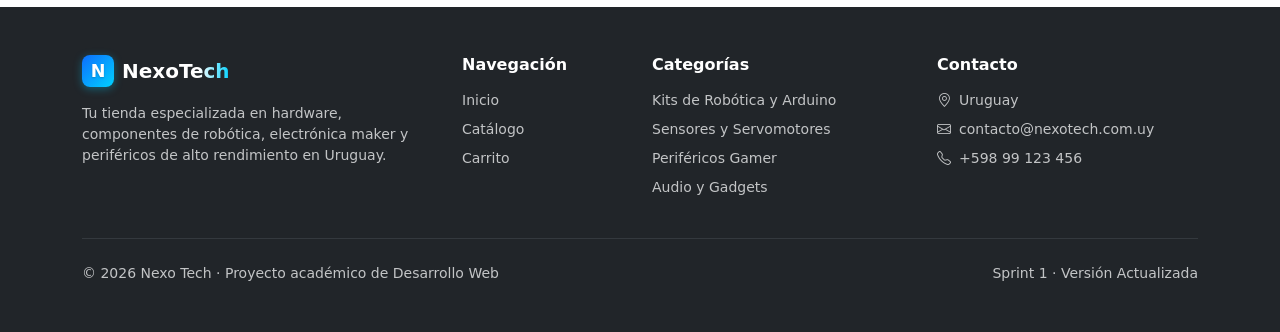
==== commit 3a2bac15: "Agrega el favicon para evitar el error 404 en la consola" ====
--- a/index.html
+++ b/index.html
@@ -2,7 +2,7 @@
 <html lang="es">
 
 <head>
-    <meta charset="utf-8">
+    <meta charset="utf-8"><link rel="icon" href="favicon.svg">
     <meta name="viewport" content="width=device-width, initial-scale=1">
     <title>Nexo Tech | Tienda Oficial de Hardware y Robótica</title>
     <!-- Bootstrap CSS -->
--- a/css/styles.css
+++ b/css/styles.css
@@ -126,4 +126,23 @@
   .display-5 {
     font-size: 2rem;
   }
-}+}
+
+/* Acceso y perfil (Sprint 3) */
+.auth-card { max-width: 460px; }
+
+.perfil-avatar {
+  display: inline-flex;
+  align-items: center;
+  justify-content: center;
+  width: 56px;
+  height: 56px;
+  border-radius: 50%;
+  background: linear-gradient(135deg, var(--primary-color) 0%, var(--accent-cyan) 100%);
+  color: #ffffff;
+  font-size: 1.5rem;
+  font-weight: 700;
+}
+
+/* El enlace "Administración" solo se muestra a administradores (lo activa js/auth.js) */
+.nav-item:has(> a[data-page="admin"]):not(.es-admin) { display: none; }
